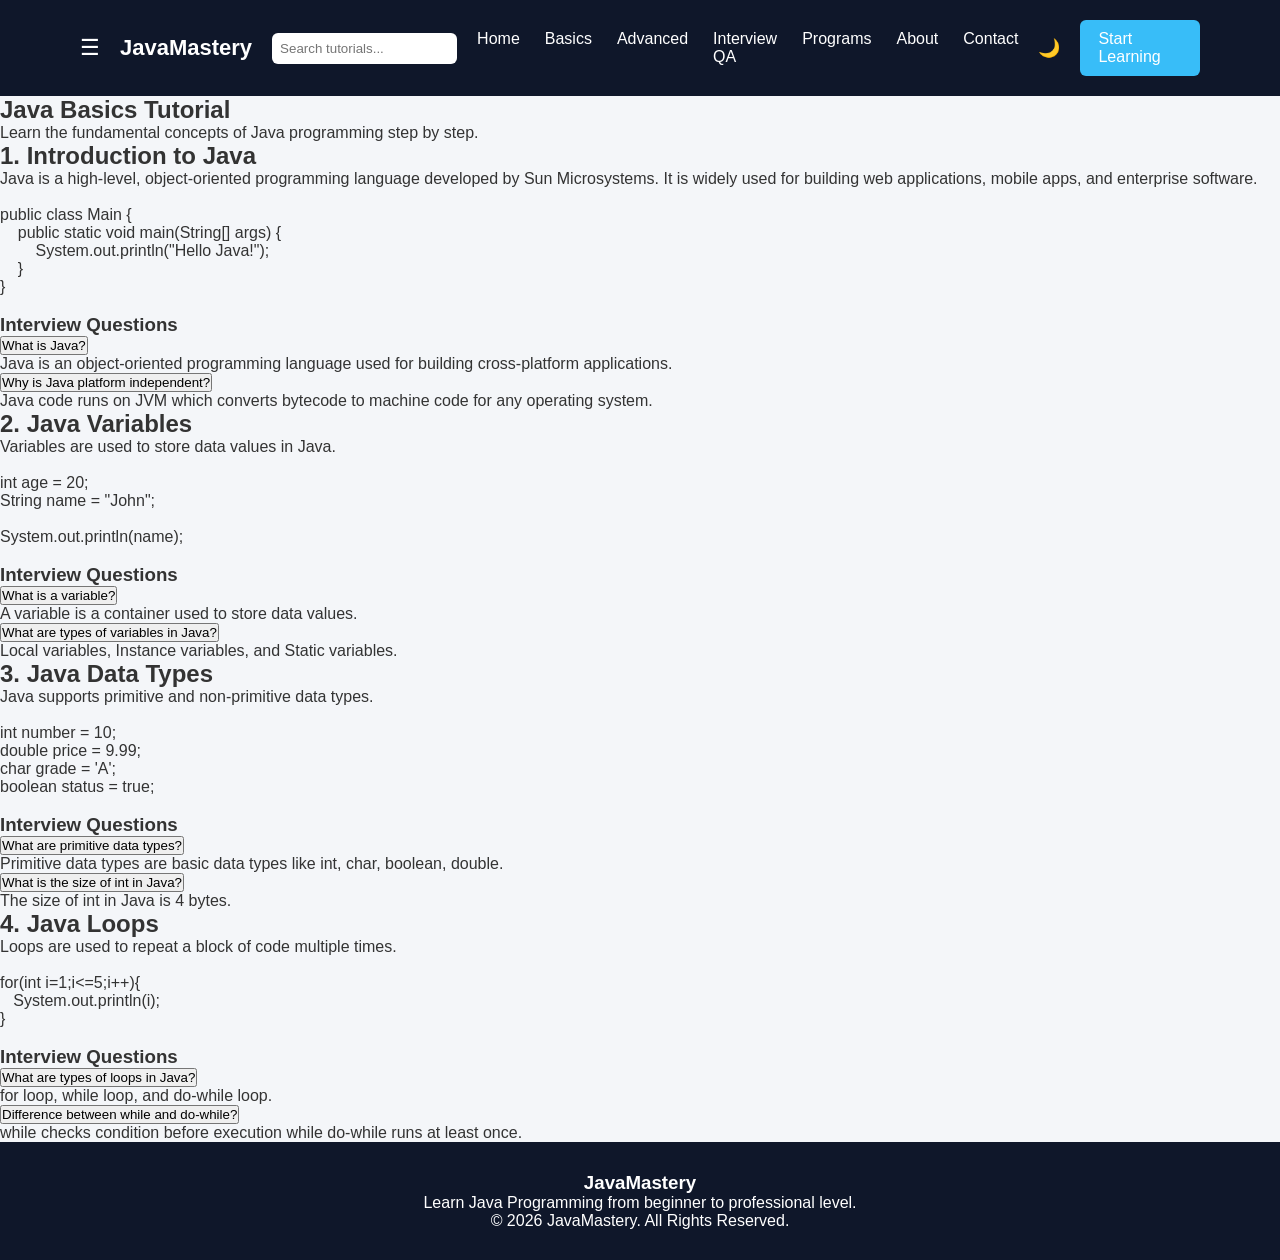
==== basic.html @ dc572c4e "website main layout done basic html page also done need to updates too for now just outlay has creat" ====
<!DOCTYPE html>
<html lang="en">

<head>

<meta charset="UTF-8">
<meta name="viewport" content="width=device-width, initial-scale=1.0">

<title>Java Basics | JavaMastery</title>

<link rel="stylesheet" href="style.css">

</head>

<body>


<!-- NAVBAR (same as main page) -->

<header>
<nav class="navbar">

<div class="menu-icon" onclick="toggleSidebar()">☰</div>

<div class="logo">JavaMastery</div>

<input type="text" placeholder="Search tutorials..." class="search-bar">

<ul class="nav-links">
<li><a href="index.html">Home</a></li>
<li><a href="#">Basics</a></li>
<li><a href="#">Advanced</a></li>
<li><a href="#">Interview QA</a></li>
<li><a href="#">Programs</a></li>
<li><a href="#">About</a></li>
<li><a href="#">Contact</a></li>
</ul>

<button id="darkToggle">🌙</button>

<a class="btn" href="#">Start Learning</a>

</nav>
</header>


<!-- PAGE TITLE -->

<section class="page-title">

<h1>Java Basics Tutorial</h1>

<p>Learn the fundamental concepts of Java programming step by step.</p>

</section>


<!-- SECTION 1 -->

<section class="tutorial-section">

<h2>1. Introduction to Java</h2>

<p>
Java is a high-level, object-oriented programming language developed by Sun Microsystems.
It is widely used for building web applications, mobile apps, and enterprise software.
</p>

<pre>
<code>
public class Main {
    public static void main(String[] args) {
        System.out.println("Hello Java!");
    }
}
</code>
</pre>

<!-- FAQ -->

<div class="faq">

<h3>Interview Questions</h3>

<div class="faq-item">
<button class="faq-question">What is Java?</button>
<div class="faq-answer">
Java is an object-oriented programming language used for building cross-platform applications.
</div>
</div>

<div class="faq-item">
<button class="faq-question">Why is Java platform independent?</button>
<div class="faq-answer">
Java code runs on JVM which converts bytecode to machine code for any operating system.
</div>
</div>

</div>

</section>



<!-- SECTION 2 -->

<section class="tutorial-section">

<h2>2. Java Variables</h2>

<p>
Variables are used to store data values in Java.
</p>

<pre>
<code>
int age = 20;
String name = "John";

System.out.println(name);
</code>
</pre>

<div class="faq">

<h3>Interview Questions</h3>

<div class="faq-item">
<button class="faq-question">What is a variable?</button>
<div class="faq-answer">
A variable is a container used to store data values.
</div>
</div>

<div class="faq-item">
<button class="faq-question">What are types of variables in Java?</button>
<div class="faq-answer">
Local variables, Instance variables, and Static variables.
</div>
</div>

</div>

</section>



<!-- SECTION 3 -->

<section class="tutorial-section">

<h2>3. Java Data Types</h2>

<p>
Java supports primitive and non-primitive data types.
</p>

<pre>
<code>
int number = 10;
double price = 9.99;
char grade = 'A';
boolean status = true;
</code>
</pre>

<div class="faq">

<h3>Interview Questions</h3>

<div class="faq-item">
<button class="faq-question">What are primitive data types?</button>
<div class="faq-answer">
Primitive data types are basic data types like int, char, boolean, double.
</div>
</div>

<div class="faq-item">
<button class="faq-question">What is the size of int in Java?</button>
<div class="faq-answer">
The size of int in Java is 4 bytes.
</div>
</div>

</div>

</section>



<!-- SECTION 4 -->

<section class="tutorial-section">

<h2>4. Java Loops</h2>

<p>
Loops are used to repeat a block of code multiple times.
</p>

<pre>
<code>
for(int i=1;i<=5;i++){
   System.out.println(i);
}
</code>
</pre>

<div class="faq">

<h3>Interview Questions</h3>

<div class="faq-item">
<button class="faq-question">What are types of loops in Java?</button>
<div class="faq-answer">
for loop, while loop, and do-while loop.
</div>
</div>

<div class="faq-item">
<button class="faq-question">Difference between while and do-while?</button>
<div class="faq-answer">
while checks condition before execution while do-while runs at least once.
</div>
</div>

</div>

</section>



<!-- FOOTER -->

<footer>

<div class="footer-content">

<h3>JavaMastery</h3>

<p>Learn Java Programming from beginner to professional level.</p>

<p>© 2026 JavaMastery. All Rights Reserved.</p>

</div>

</footer>


<script>

document.querySelectorAll(".faq-question").forEach(button => {

button.addEventListener("click", () => {

const answer = button.nextElementSibling;

answer.style.display =
answer.style.display === "block" ? "none" : "block";

});

});

</script>

</body>
</html>
---- style.css ----
*{
margin:0;
padding:0;
box-sizing:border-box;
font-family:'Poppins',sans-serif;
}

body{
background:#f4f6f9;
color:#333;
}

/* NAVBAR */

.navbar{
display:flex;
align-items:center;
gap:20px;
padding:20px 80px;
background:#0f172a;
color:white;
}

.logo{
font-size:22px;
font-weight:600;
}

.nav-links{
display:flex;
list-style:none;
gap:25px;
}

.nav-links a{
text-decoration:none;
color:white;
}

.nav-links a:hover{
color:#38bdf8;
}

.btn{
background:#38bdf8;
padding:10px 18px;
border-radius:6px;
text-decoration:none;
color:white;
}

.menu-icon{
font-size:22px;
cursor:pointer;
}

.search-bar{
padding:8px;
border-radius:6px;
border:none;
}

#darkToggle{
background:none;
border:none;
color:white;
font-size:18px;
cursor:pointer;
}


/* HERO */

.hero{
height:80vh;
display:flex;
align-items:center;
justify-content:center;
text-align:center;
background:linear-gradient(120deg,#1e293b,#0ea5e9);
color:white;
padding:20px;
}

.hero h1{
font-size:48px;
margin-bottom:20px;
}

.hero p{
font-size:18px;
max-width:600px;
margin:auto;
margin-bottom:30px;
}


/* COURSES */

.courses{
padding:80px 10%;
text-align:center;
}

.course-container{
display:grid;
grid-template-columns:repeat(auto-fit,minmax(250px,1fr));
gap:30px;
margin-top:40px;
}

.card{
background:white;
padding:30px;
border-radius:10px;
box-shadow:0 5px 15px rgba(0,0,0,0.1);
}


/* ABOUT */

.about{
padding:80px 15%;
text-align:center;
background:#e2e8f0;
}


/* FOOTER */

footer{
background:#0f172a;
color:white;
text-align:center;
padding:30px;
}


/* SIDEBAR */

.sidebar{
position:fixed;
top:0;
left:-260px;
width:260px;
height:100%;
background:#1e293b;
color:white;
padding:20px;
transition:0.3s;
z-index:1000;
}

.sidebar.active{
left:0;
}

.sidebar ul{
list-style:none;
}

.sidebar li{
margin:15px 0;
}

.sidebar a{
color:white;
text-decoration:none;
}

.sidebar-header{
display:flex;
justify-content:space-between;
margin-bottom:20px;
}

.close-btn{
cursor:pointer;
}


/* OVERLAY */

#overlay{
position:fixed;
top:0;
left:0;
width:100%;
height:100%;
background:rgba(0,0,0,0.4);
display:none;
z-index:900;
}

#overlay.active{
display:block;
}


/* DARK MODE */

.dark{
background:#0f172a;
color:white;
}

.dark .card{
background:#1e293b;
}

.dark .about{
background:#111;
}


/* RESPONSIVE */

@media(max-width:900px){

.nav-links{
display:none;
}

.search-bar{
width:120px;
}

.hero h1{
font-size:32px;
}

}
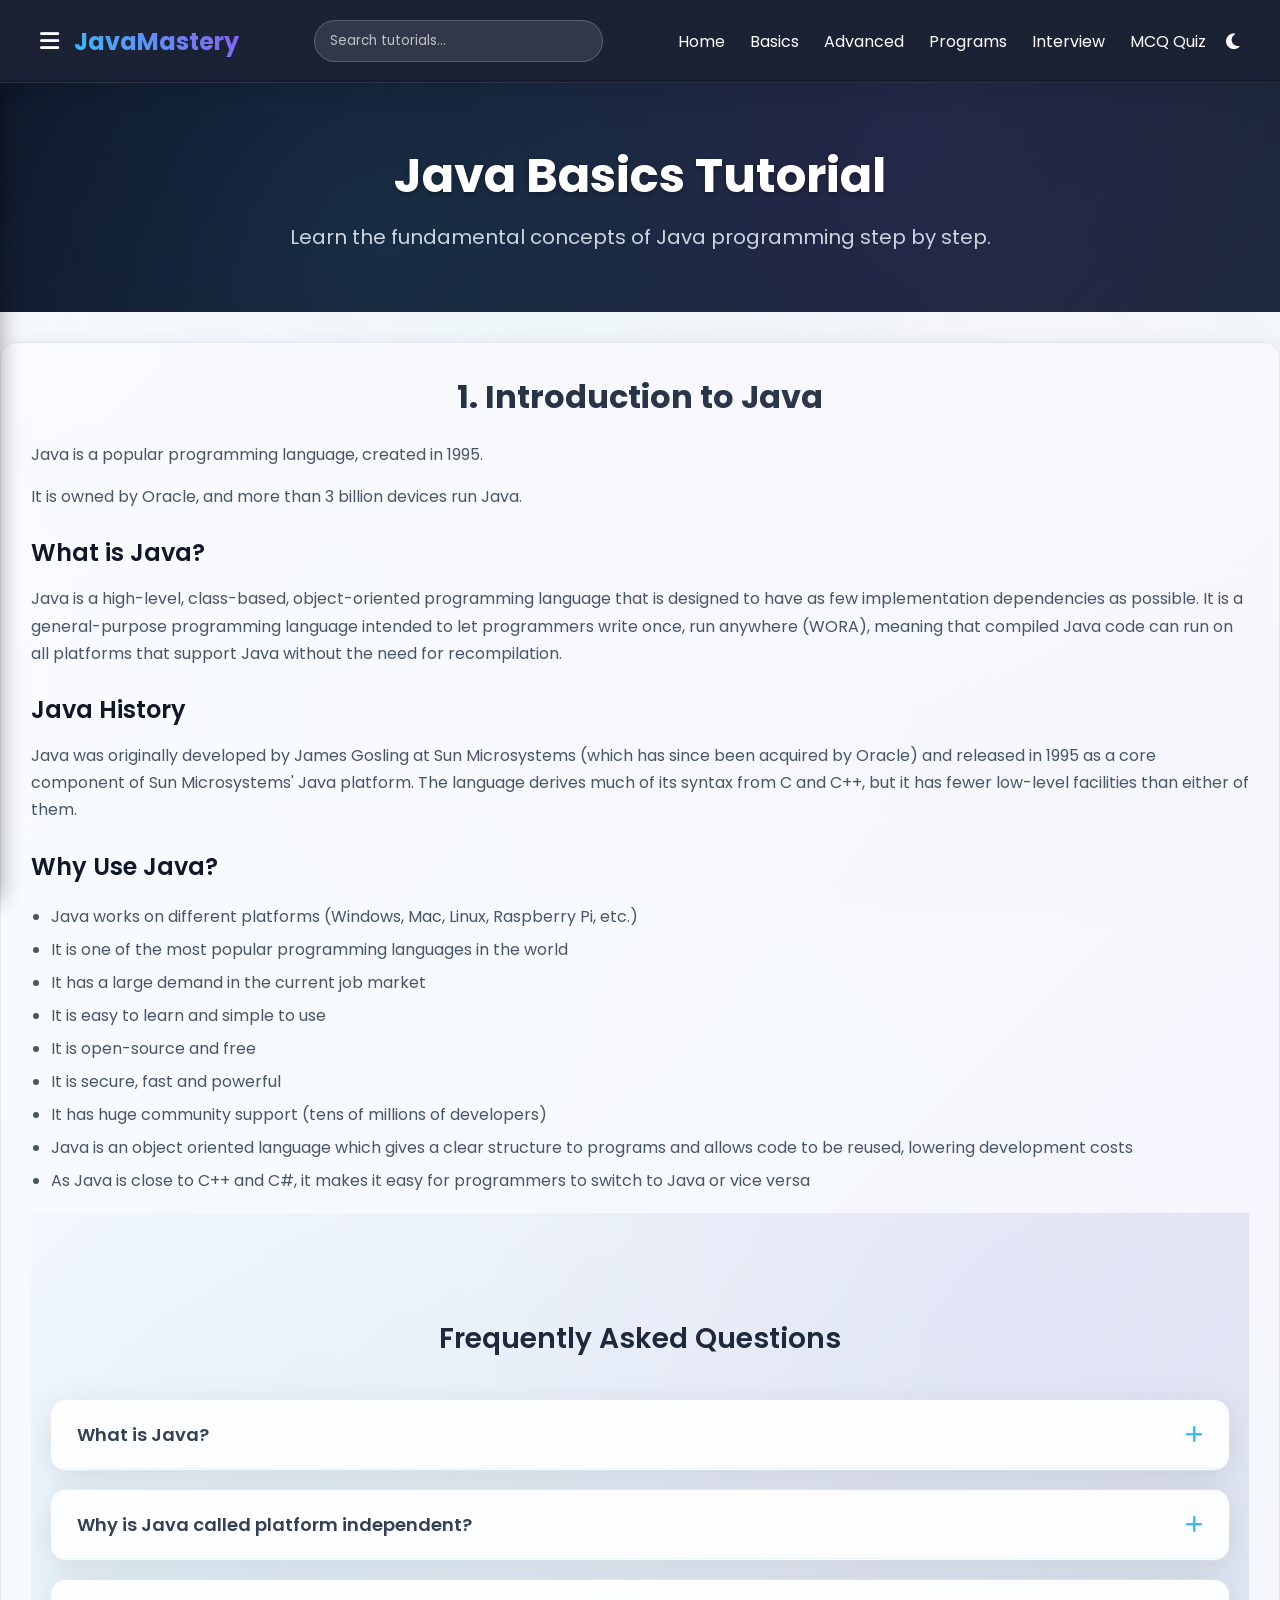
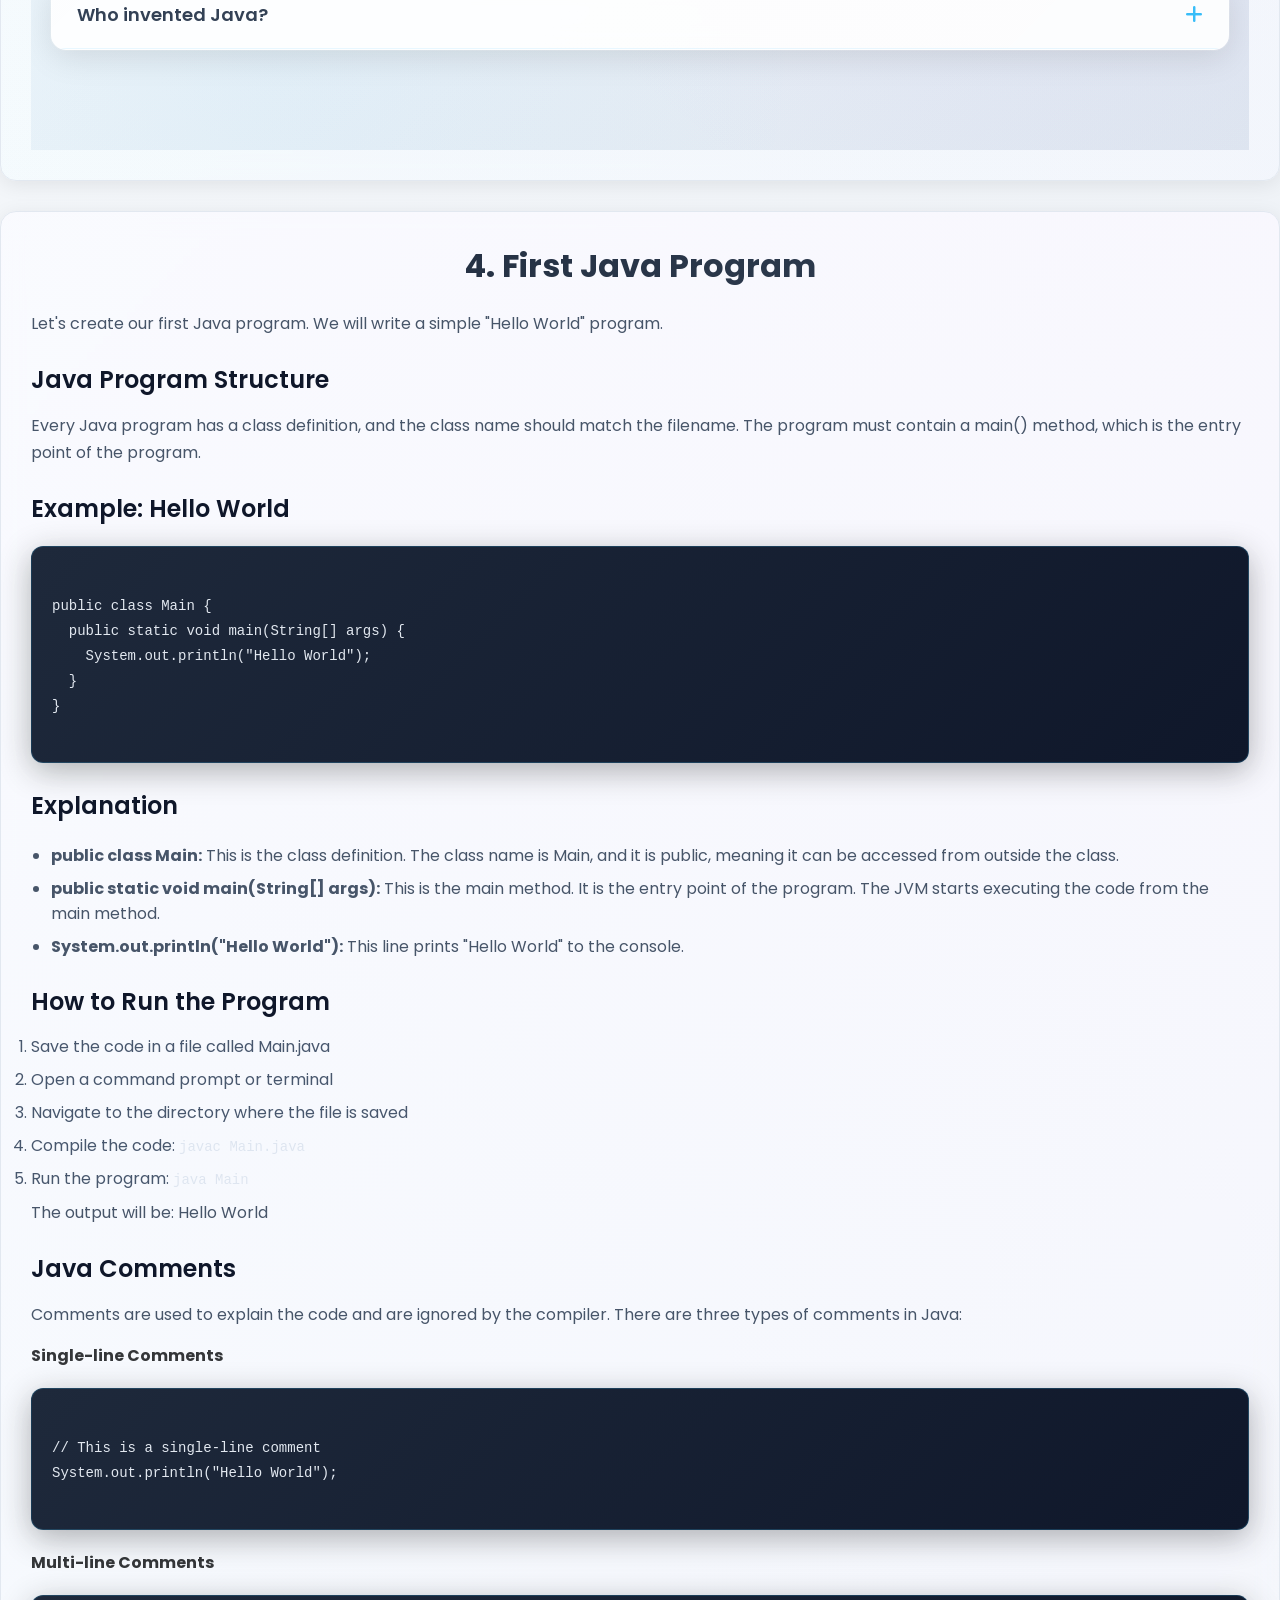
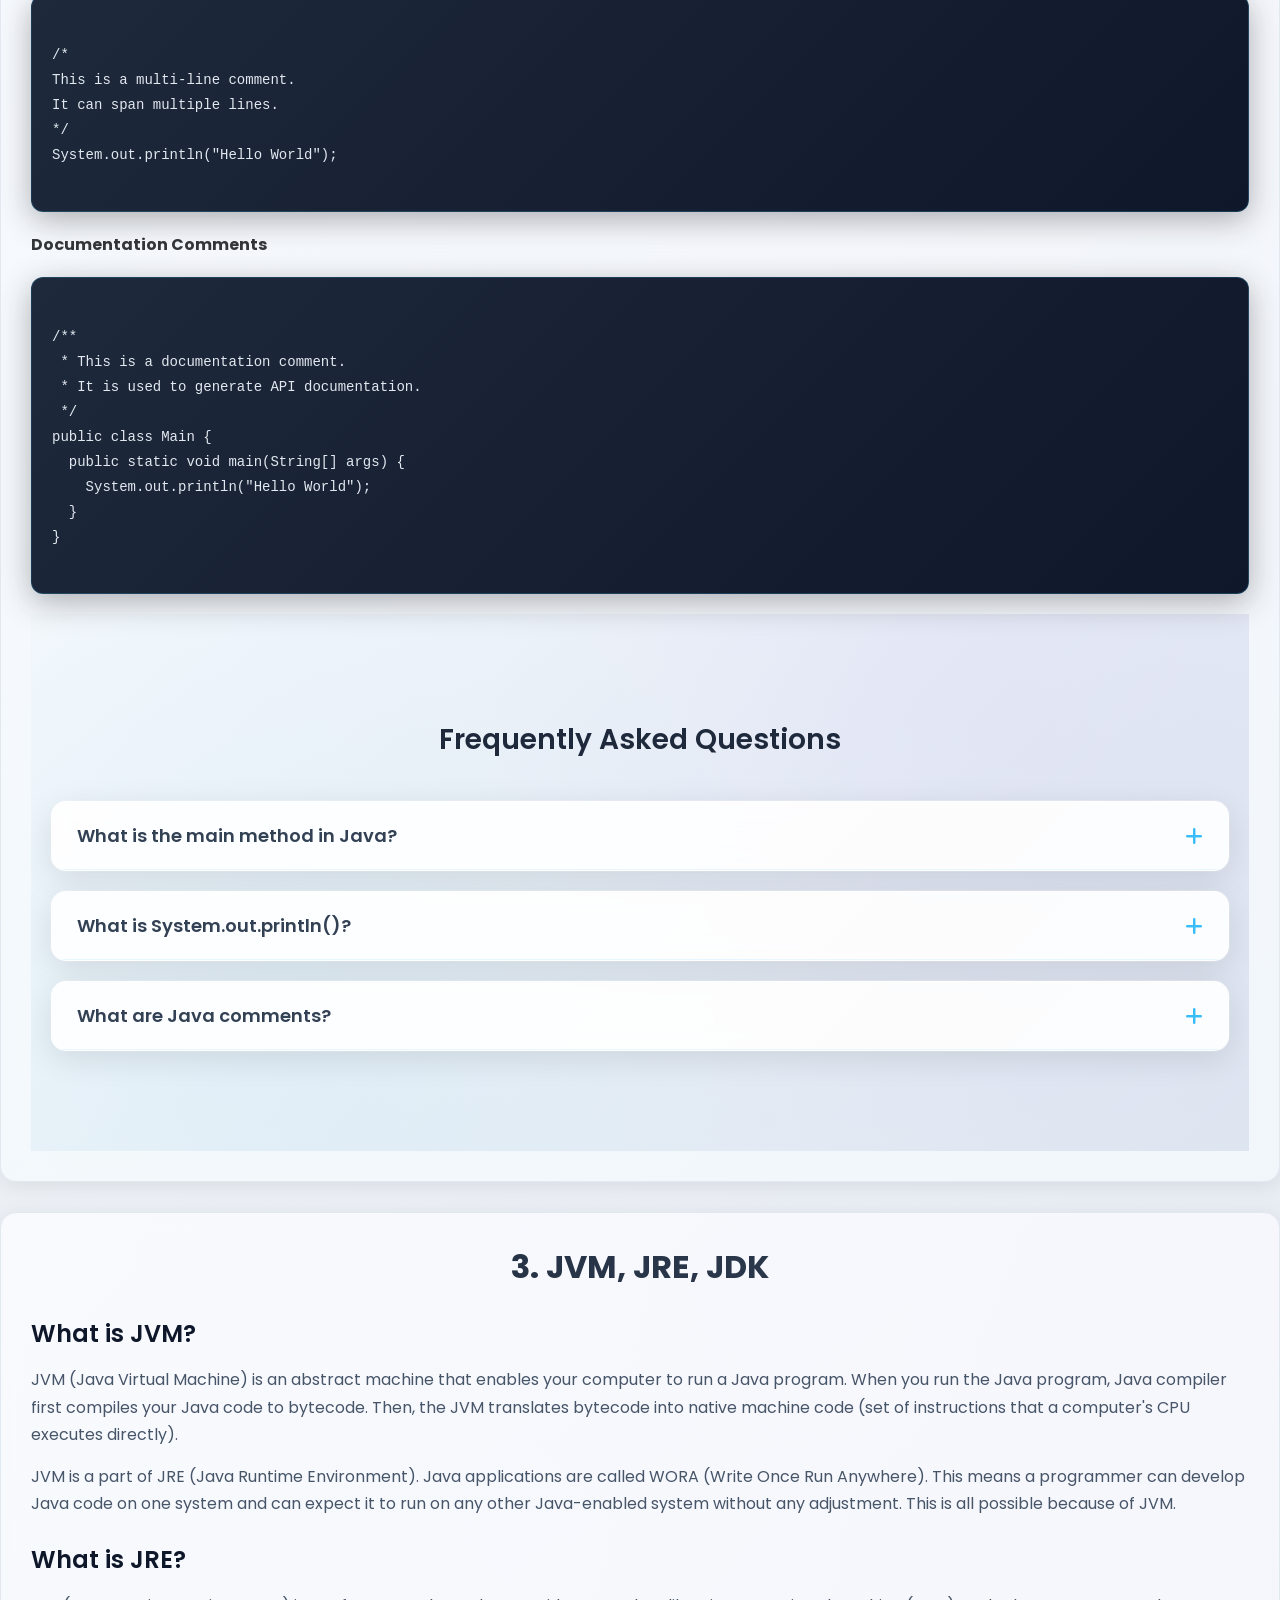
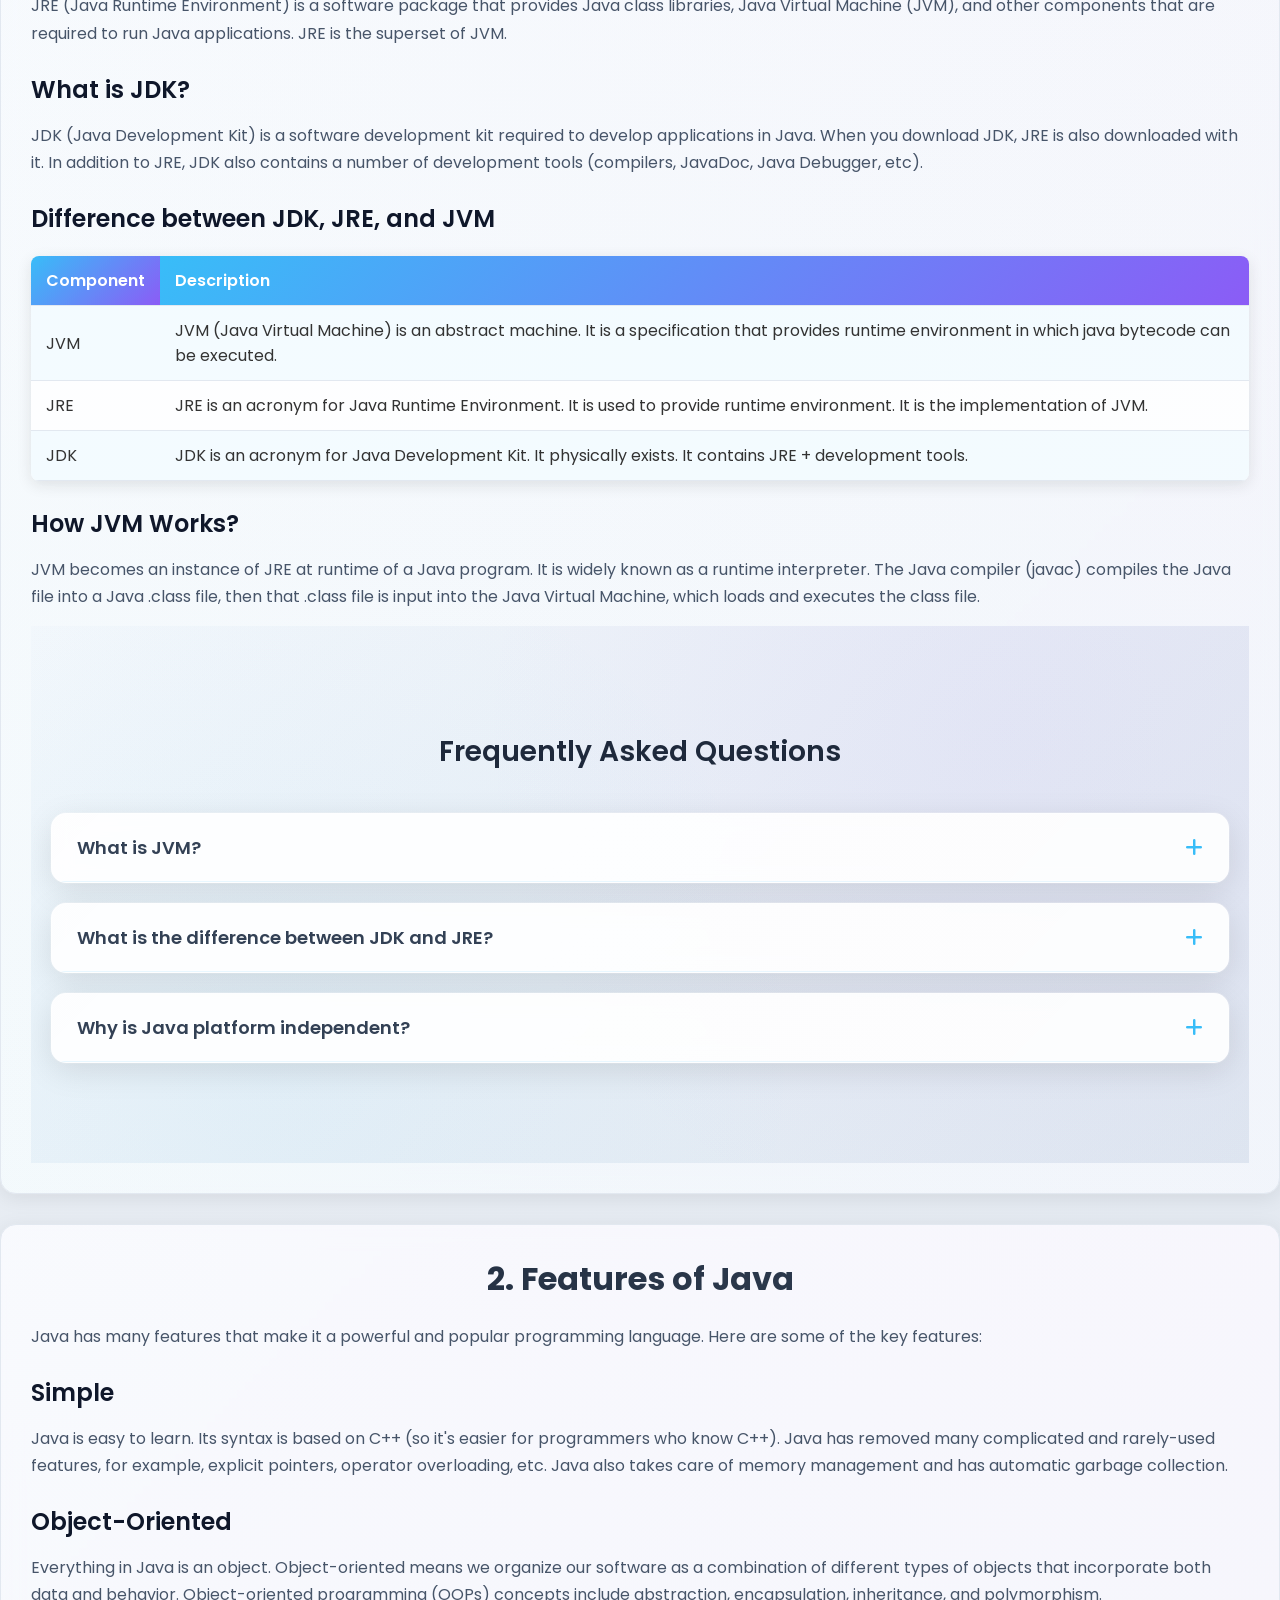
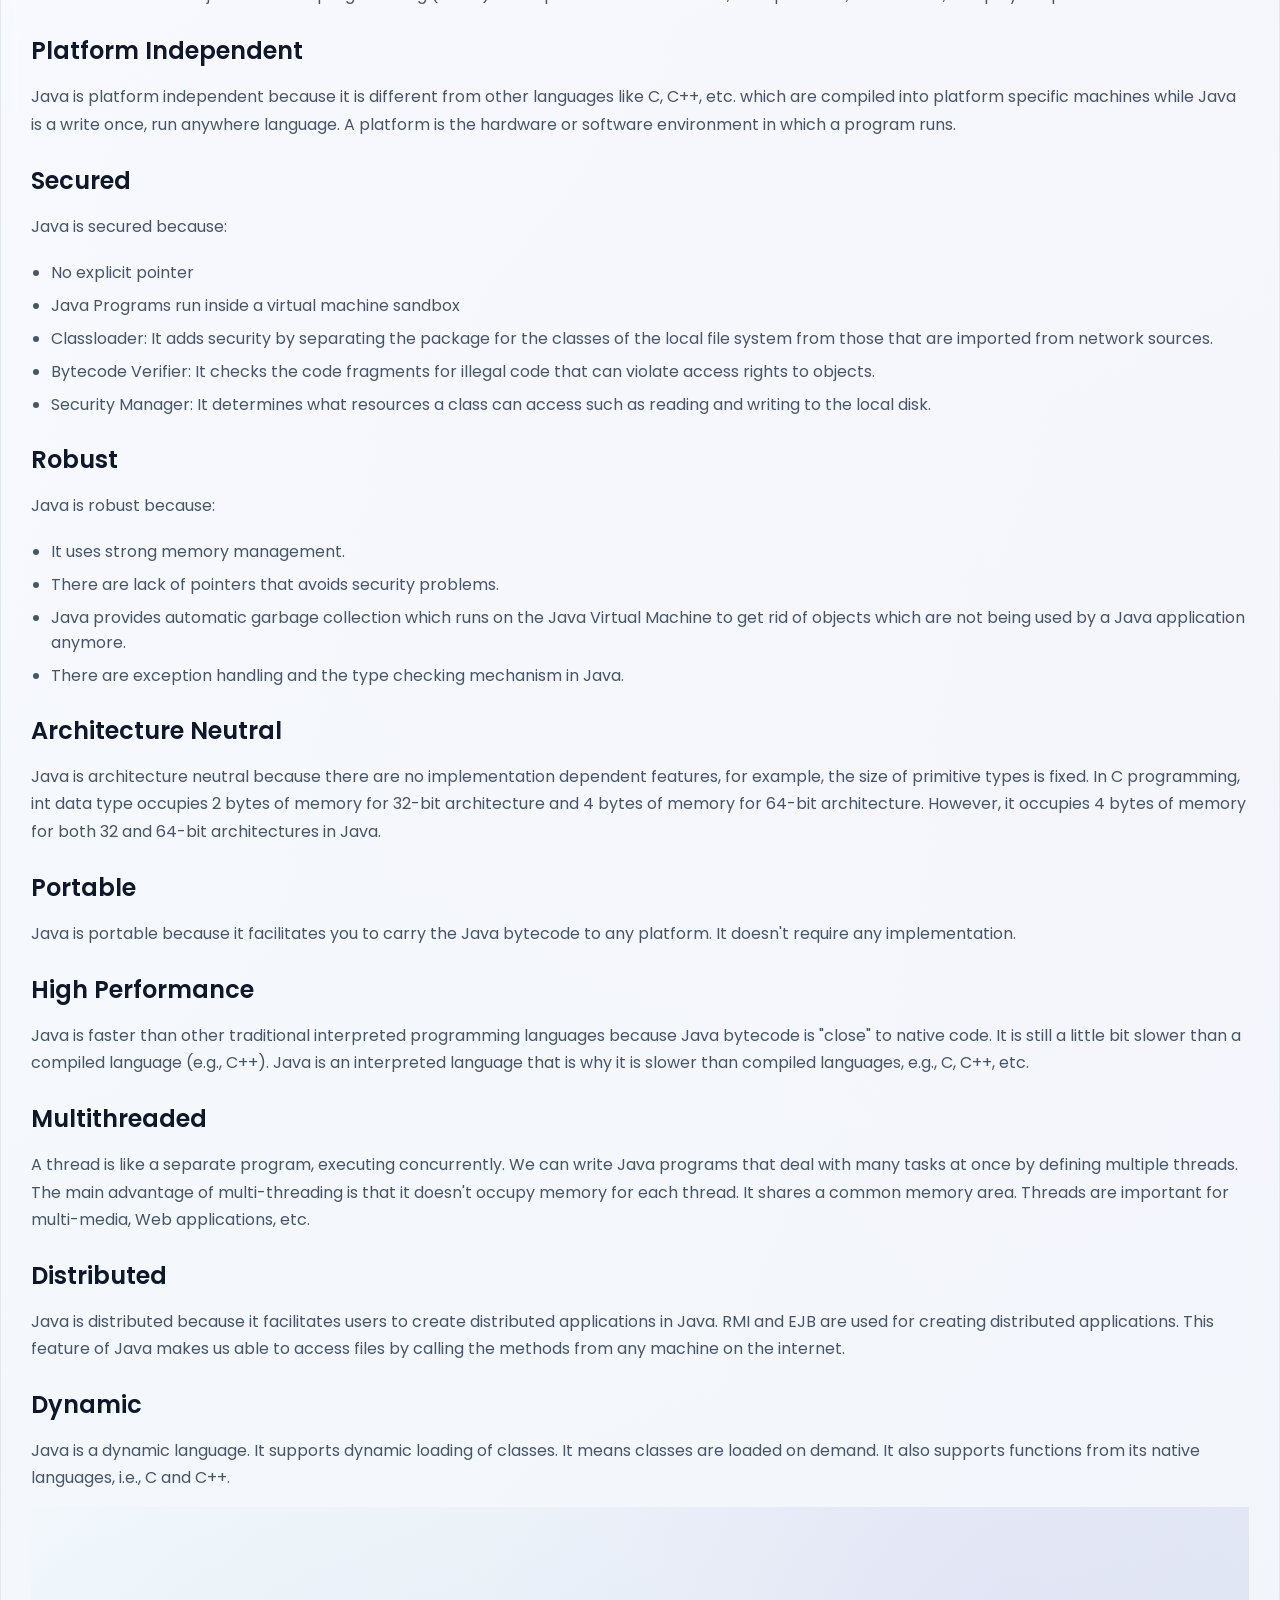
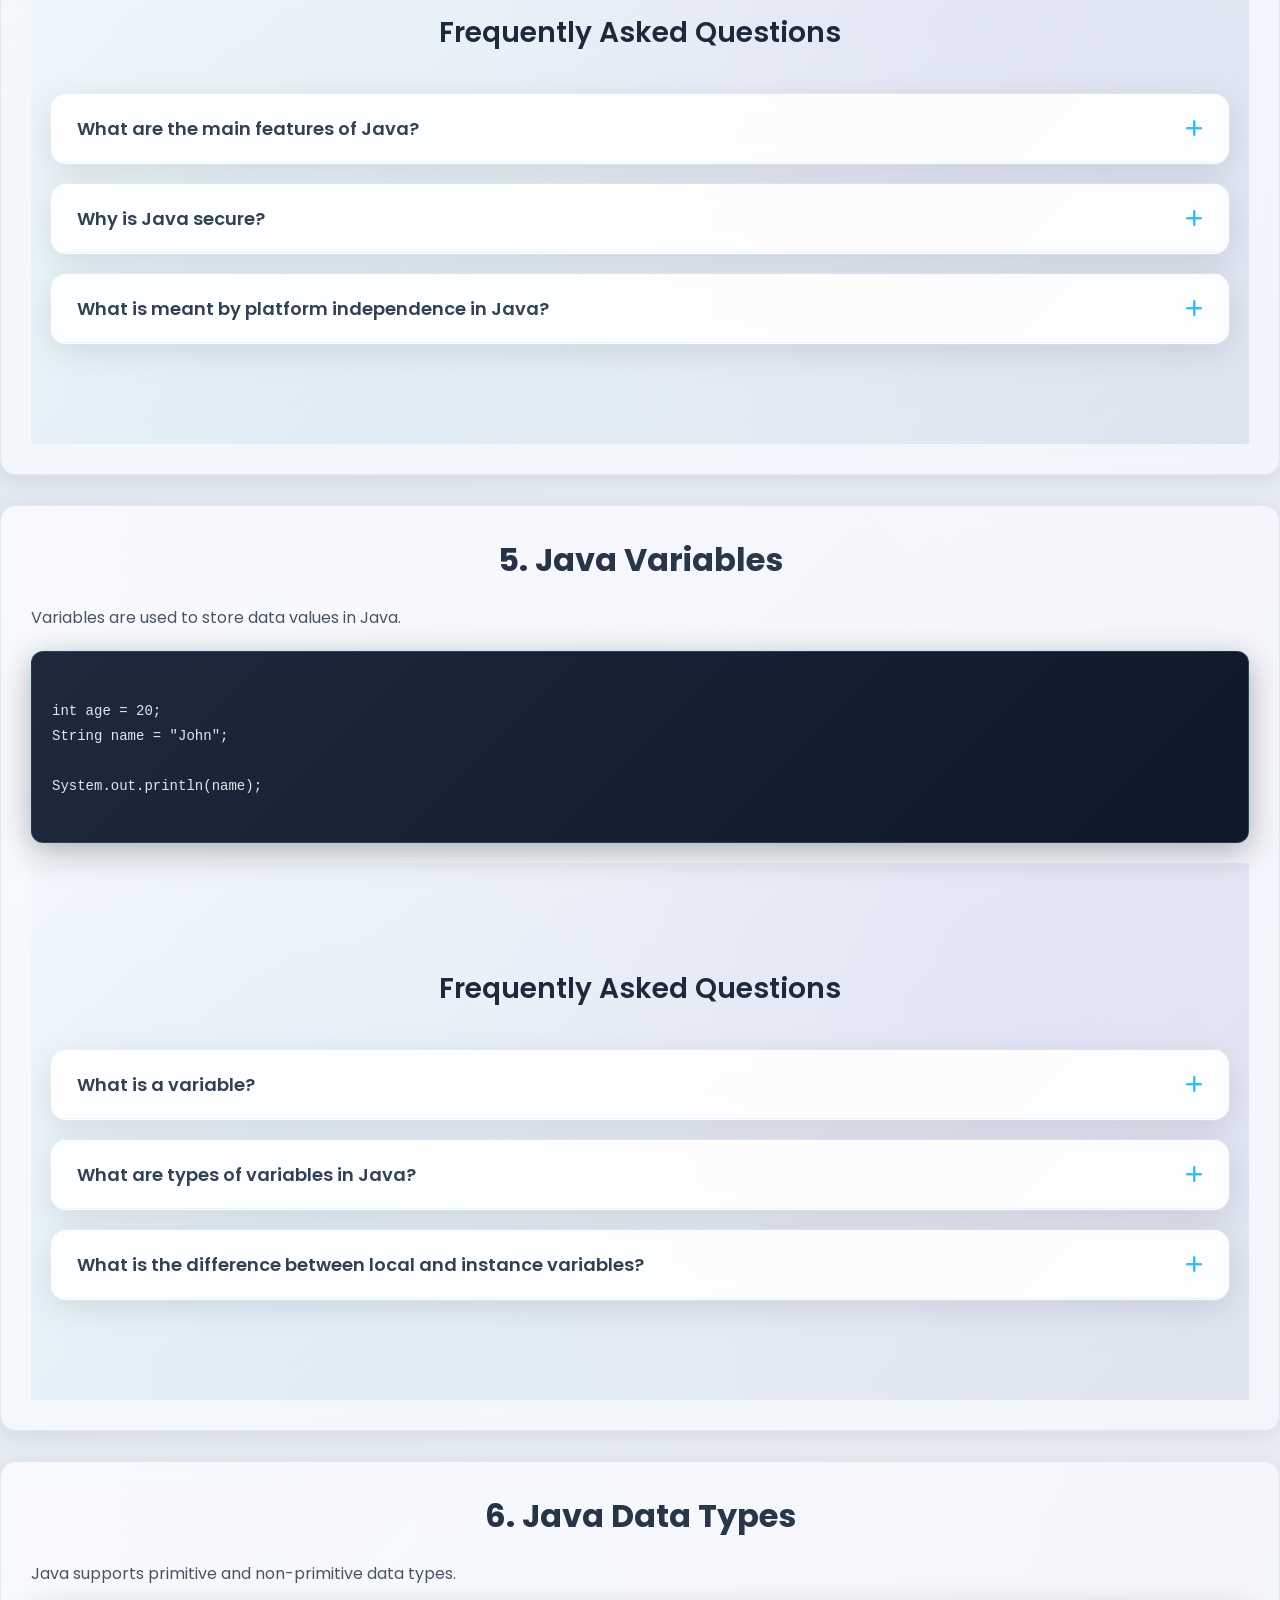
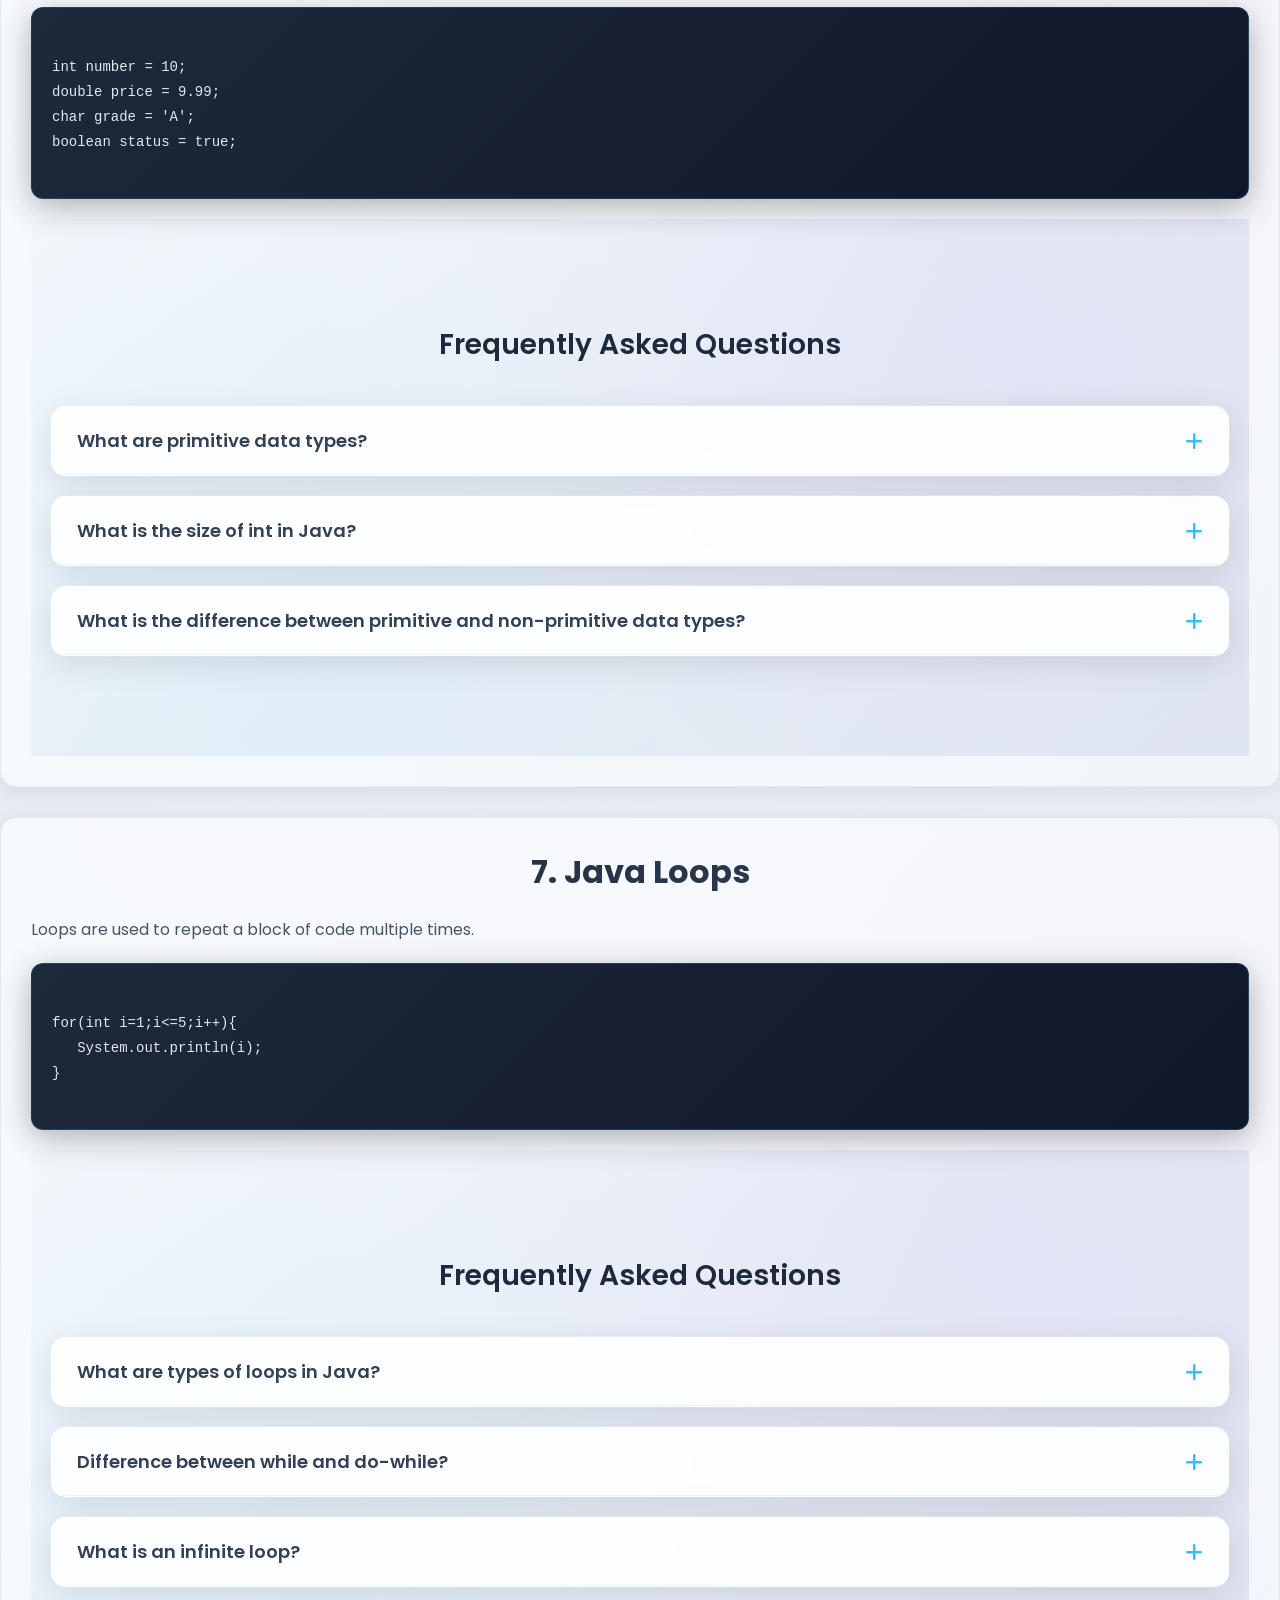
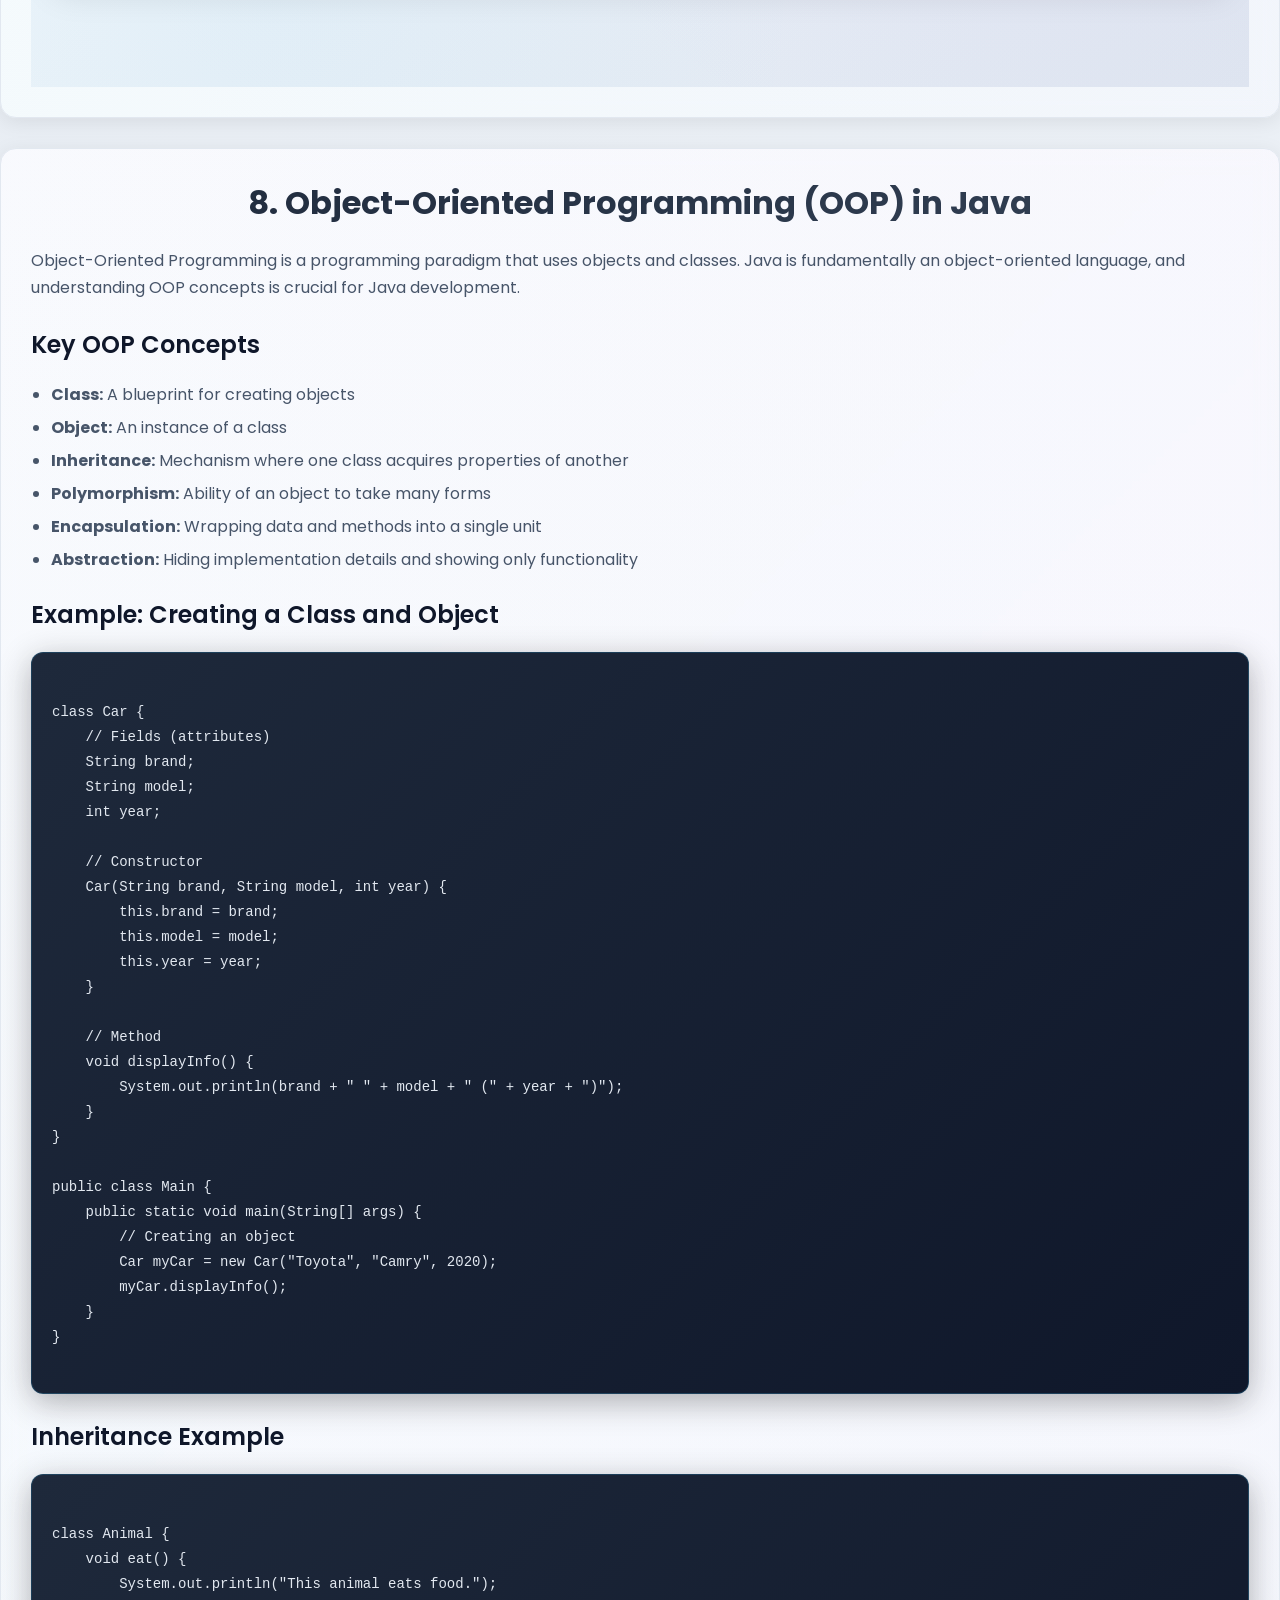
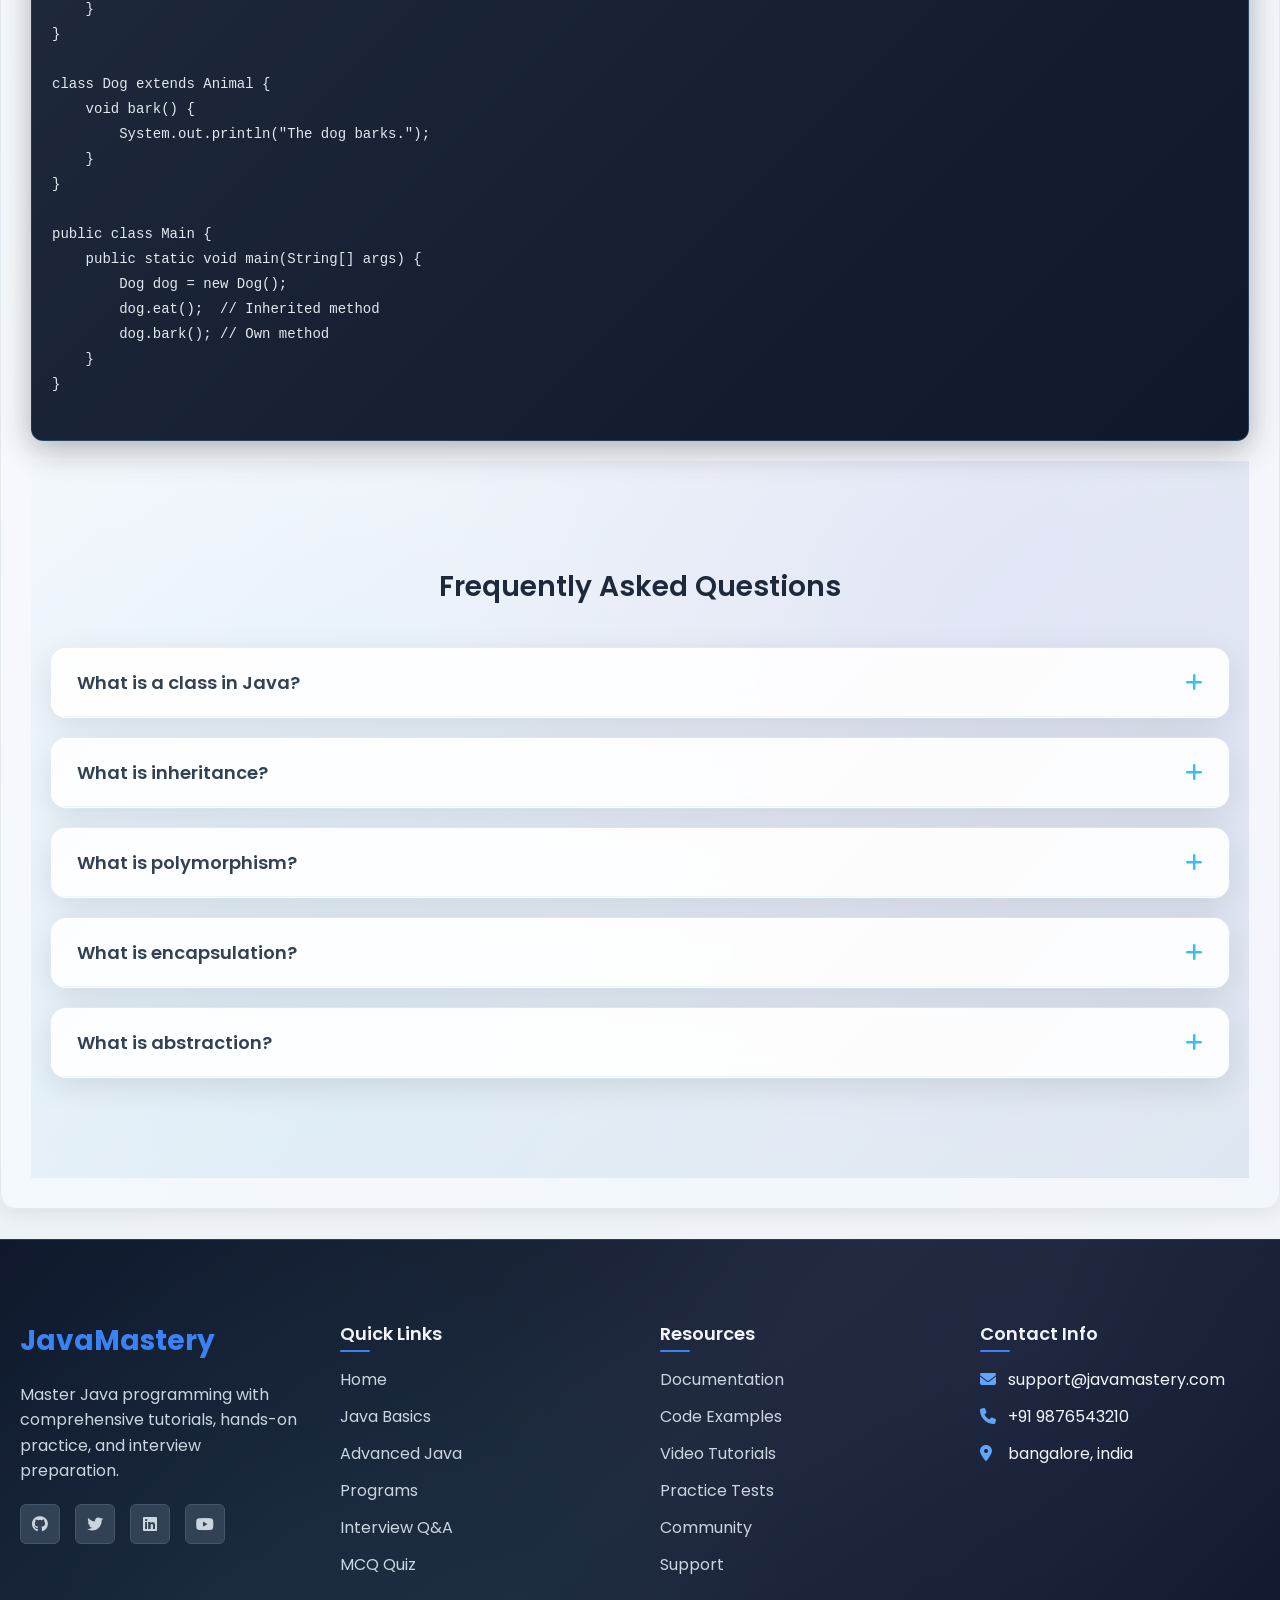
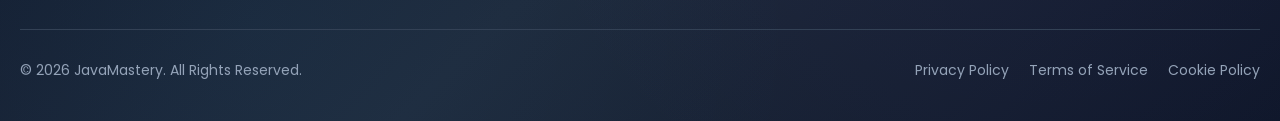
==== commit 78694223: "basic website as build been build n made more modern way nplus adding faq after each section realted" ====
--- a/basic.html
+++ b/basic.html
@@ -10,37 +10,76 @@
 
 <link rel="stylesheet" href="style.css">
 
+<link href="https://fonts.googleapis.com/css2?family=Poppins:wght@300;400;500;600;700&display=swap" rel="stylesheet">
+
+<link rel="stylesheet" href="https://cdnjs.cloudflare.com/ajax/libs/font-awesome/6.5.0/css/all.min.css">
+
 </head>
 
 <body>
 
+<!-- SIDEBAR -->
+
+<aside class="sidebar" id="sidebar">
+
+<div class="sidebar-header">
+<h3>Java Basics</h3>
+<span class="close-btn" onclick="closeSidebar()">✖</span>
+</div>
+
+<ul>
+<li><a href="#introduction">Introduction</a></li>
+<li><a href="#features">Features of Java</a></li>
+<li><a href="#jvm-jre-jdk">JVM, JRE, JDK</a></li>
+<li><a href="#first-program">First Java Program</a></li>
+<li><a href="#variables">Variables</a></li>
+<li><a href="#data-types">Data Types</a></li>
+<li><a href="#loops">Loops</a></li>
+<li><a href="#oops">OOPs</a></li>
+</ul>
+
+</aside>
+
+<div id="overlay" onclick="closeSidebar()"></div>
+
 
 <!-- NAVBAR (same as main page) -->
 
-<header>
-<nav class="navbar">
-
-<div class="menu-icon" onclick="toggleSidebar()">☰</div>
+<header class="header">
+
+<nav class="navbar container">
+
+<div class="nav-left">
+
+<div class="menu-icon" onclick="toggleSidebar()">
+<i class="fas fa-bars"></i>
+</div>
 
 <div class="logo">JavaMastery</div>
 
+</div>
+
+<div class="nav-center">
+
 <input type="text" placeholder="Search tutorials..." class="search-bar">
+
+</div>
 
 <ul class="nav-links">
 <li><a href="index.html">Home</a></li>
-<li><a href="#">Basics</a></li>
-<li><a href="#">Advanced</a></li>
-<li><a href="#">Interview QA</a></li>
-<li><a href="#">Programs</a></li>
-<li><a href="#">About</a></li>
-<li><a href="#">Contact</a></li>
-</ul>
-
-<button id="darkToggle">🌙</button>
-
-<a class="btn" href="#">Start Learning</a>
+<li><a href="basic.html">Basics</a></li>
+<li><a href="advanced.html">Advanced</a></li>
+<li><a href="programs.html">Programs</a></li>
+<li><a href="interview.html">Interview</a></li>
+<li><a href="mcq.html">MCQ Quiz</a></li>
+</ul>
+
+<button id="darkToggle">
+<i class="fas fa-moon"></i>
+</button>
 
 </nav>
+
 </header>
 
 
@@ -57,56 +96,350 @@
 
 <!-- SECTION 1 -->
 
-<section class="tutorial-section">
-
-<h2>1. Introduction to Java</h2>
-
-<p>
-Java is a high-level, object-oriented programming language developed by Sun Microsystems.
-It is widely used for building web applications, mobile apps, and enterprise software.
-</p>
-
+<section id="introduction" class="tutorial-section">
+
+<h2 style="text-align: center">1. Introduction to Java</h2>
+
+<p>
+Java is a popular programming language, created in 1995.
+</p>
+
+<p>
+It is owned by Oracle, and more than 3 billion devices run Java.
+</p>
+
+<h3>What is Java?</h3>
+<p>
+Java is a high-level, class-based, object-oriented programming language that is designed to have as few implementation dependencies as possible. It is a general-purpose programming language intended to let programmers write once, run anywhere (WORA), meaning that compiled Java code can run on all platforms that support Java without the need for recompilation.
+</p>
+
+<h3>Java History</h3>
+<p>
+Java was originally developed by James Gosling at Sun Microsystems (which has since been acquired by Oracle) and released in 1995 as a core component of Sun Microsystems' Java platform. The language derives much of its syntax from C and C++, but it has fewer low-level facilities than either of them.
+</p>
+
+<h3>Why Use Java?</h3>
+<ul>
+<li>Java works on different platforms (Windows, Mac, Linux, Raspberry Pi, etc.)</li>
+<li>It is one of the most popular programming languages in the world</li>
+<li>It has a large demand in the current job market</li>
+<li>It is easy to learn and simple to use</li>
+<li>It is open-source and free</li>
+<li>It is secure, fast and powerful</li>
+<li>It has huge community support (tens of millions of developers)</li>
+<li>Java is an object oriented language which gives a clear structure to programs and allows code to be reused, lowering development costs</li>
+<li>As Java is close to C++ and C#, it makes it easy for programmers to switch to Java or vice versa</li>
+</ul>
+
+<!-- FAQ -->
+<div class="faq">
+<h3 style="text-align: center">Frequently Asked Questions</h3>
+<div class="faq-item">
+<button class="faq-question">What is Java? <i class="fas fa-plus"></i></button>
+<div class="faq-answer">
+Java is a high-level, object-oriented programming language developed by Sun Microsystems (now Oracle). It is platform-independent and widely used for building applications.
+</div>
+</div>
+<div class="faq-item">
+<button class="faq-question">Why is Java called platform independent? <i class="fas fa-plus"></i></button>
+<div class="faq-answer">
+Java is platform independent because the Java code is compiled into bytecode, which can run on any machine with JVM installed, regardless of the operating system.
+</div>
+</div>
+<div class="faq-item">
+<button class="faq-question">Who invented Java? <i class="fas fa-plus"></i></button>
+<div class="faq-answer">
+Java was invented by James Gosling and his team at Sun Microsystems in 1995.
+</div>
+</div>
+</div>
+
+</section>
+
+
+
+<!-- SECTION 4 -->
+
+<section id="jvm-jre-jdk" class="tutorial-section">
+
+<h2 style="text-align: center">4. First Java Program</h2>
+
+<p>
+Let's create our first Java program. We will write a simple "Hello World" program.
+</p>
+
+<h3>Java Program Structure</h3>
+<p>
+Every Java program has a class definition, and the class name should match the filename. The program must contain a main() method, which is the entry point of the program.
+</p>
+
+<h3>Example: Hello World</h3>
 <pre>
 <code>
 public class Main {
-    public static void main(String[] args) {
-        System.out.println("Hello Java!");
-    }
+  public static void main(String[] args) {
+    System.out.println("Hello World");
+  }
 }
 </code>
 </pre>
 
+<h3>Explanation</h3>
+<ul>
+<li><strong>public class Main:</strong> This is the class definition. The class name is Main, and it is public, meaning it can be accessed from outside the class.</li>
+<li><strong>public static void main(String[] args):</strong> This is the main method. It is the entry point of the program. The JVM starts executing the code from the main method.</li>
+<li><strong>System.out.println("Hello World"):</strong> This line prints "Hello World" to the console.</li>
+</ul>
+
+<h3>How to Run the Program</h3>
+<ol>
+<li>Save the code in a file called Main.java</li>
+<li>Open a command prompt or terminal</li>
+<li>Navigate to the directory where the file is saved</li>
+<li>Compile the code: <code>javac Main.java</code></li>
+<li>Run the program: <code>java Main</code></li>
+</ol>
+
+<p>
+The output will be: Hello World
+</p>
+
+<h3>Java Comments</h3>
+<p>
+Comments are used to explain the code and are ignored by the compiler. There are three types of comments in Java:
+</p>
+
+<h4>Single-line Comments</h4>
+<pre>
+<code>
+// This is a single-line comment
+System.out.println("Hello World");
+</code>
+</pre>
+
+<h4>Multi-line Comments</h4>
+<pre>
+<code>
+/*
+This is a multi-line comment.
+It can span multiple lines.
+*/
+System.out.println("Hello World");
+</code>
+</pre>
+
+<h4>Documentation Comments</h4>
+<pre>
+<code>
+/**
+ * This is a documentation comment.
+ * It is used to generate API documentation.
+ */
+public class Main {
+  public static void main(String[] args) {
+    System.out.println("Hello World");
+  }
+}
+</code>
+</pre>
+
 <!-- FAQ -->
-
 <div class="faq">
-
-<h3>Interview Questions</h3>
-
-<div class="faq-item">
-<button class="faq-question">What is Java?</button>
-<div class="faq-answer">
-Java is an object-oriented programming language used for building cross-platform applications.
-</div>
-</div>
-
-<div class="faq-item">
-<button class="faq-question">Why is Java platform independent?</button>
-<div class="faq-answer">
-Java code runs on JVM which converts bytecode to machine code for any operating system.
-</div>
-</div>
-
+<h3 style="text-align: center">Frequently Asked Questions</h3>
+<div class="faq-item">
+<button class="faq-question">What is the main method in Java? <i class="fas fa-plus"></i></button>
+<div class="faq-answer">
+The main method is the entry point of a Java program. It is where the program starts executing.
+</div>
+</div>
+<div class="faq-item">
+<button class="faq-question">What is System.out.println()? <i class="fas fa-plus"></i></button>
+<div class="faq-answer">
+System.out.println() is used to print output to the console. 'System' is a class, 'out' is a static member of System class, and 'println' is a method of PrintStream class.
+</div>
+</div>
+<div class="faq-item">
+<button class="faq-question">What are Java comments? <i class="fas fa-plus"></i></button>
+<div class="faq-answer">
+Comments are used to explain code and are ignored by the compiler. Java supports single-line (//), multi-line (/* */), and documentation (/** */) comments.
+</div>
+</div>
 </div>
 
 </section>
 
-
-
-<!-- SECTION 2 -->
-
-<section class="tutorial-section">
-
-<h2>2. Java Variables</h2>
+<section id="jvm-jre-jdk" class="tutorial-section">
+
+<h2 style="text-align: center">3. JVM, JRE, JDK</h2>
+
+<h3>What is JVM?</h3>
+<p>
+JVM (Java Virtual Machine) is an abstract machine that enables your computer to run a Java program. When you run the Java program, Java compiler first compiles your Java code to bytecode. Then, the JVM translates bytecode into native machine code (set of instructions that a computer's CPU executes directly).
+</p>
+
+<p>
+JVM is a part of JRE (Java Runtime Environment). Java applications are called WORA (Write Once Run Anywhere). This means a programmer can develop Java code on one system and can expect it to run on any other Java-enabled system without any adjustment. This is all possible because of JVM.
+</p>
+
+<h3>What is JRE?</h3>
+<p>
+JRE (Java Runtime Environment) is a software package that provides Java class libraries, Java Virtual Machine (JVM), and other components that are required to run Java applications. JRE is the superset of JVM.
+</p>
+
+<h3>What is JDK?</h3>
+<p>
+JDK (Java Development Kit) is a software development kit required to develop applications in Java. When you download JDK, JRE is also downloaded with it. In addition to JRE, JDK also contains a number of development tools (compilers, JavaDoc, Java Debugger, etc).
+</p>
+
+<h3>Difference between JDK, JRE, and JVM</h3>
+
+<table>
+<tr>
+<th>Component</th>
+<th>Description</th>
+</tr>
+<tr>
+<td>JVM</td>
+<td>JVM (Java Virtual Machine) is an abstract machine. It is a specification that provides runtime environment in which java bytecode can be executed.</td>
+</tr>
+<tr>
+<td>JRE</td>
+<td>JRE is an acronym for Java Runtime Environment. It is used to provide runtime environment. It is the implementation of JVM.</td>
+</tr>
+<tr>
+<td>JDK</td>
+<td>JDK is an acronym for Java Development Kit. It physically exists. It contains JRE + development tools.</td>
+</tr>
+</table>
+
+<h3>How JVM Works?</h3>
+<p>
+JVM becomes an instance of JRE at runtime of a Java program. It is widely known as a runtime interpreter. The Java compiler (javac) compiles the Java file into a Java .class file, then that .class file is input into the Java Virtual Machine, which loads and executes the class file.
+</p>
+
+<!-- FAQ -->
+<div class="faq">
+<h3 style="text-align: center">Frequently Asked Questions</h3>
+<div class="faq-item">
+<button class="faq-question">What is JVM? <i class="fas fa-plus"></i></button>
+<div class="faq-answer">
+JVM (Java Virtual Machine) is an abstract machine that enables your computer to run a Java program. It translates bytecode into native machine code.
+</div>
+</div>
+<div class="faq-item">
+<button class="faq-question">What is the difference between JDK and JRE? <i class="fas fa-plus"></i></button>
+<div class="faq-answer">
+JDK (Java Development Kit) includes tools for developing Java applications, while JRE (Java Runtime Environment) is used to run Java applications. JDK contains JRE plus development tools.
+</div>
+</div>
+<div class="faq-item">
+<button class="faq-question">Why is Java platform independent? <i class="fas fa-plus"></i></button>
+<div class="faq-answer">
+Java is platform independent because JVM converts bytecode to machine code for any operating system.
+</div>
+</div>
+</div>
+
+</section>
+
+<section id="features" class="tutorial-section">
+
+<h2 style="text-align: center">2. Features of Java</h2>
+
+<p>
+Java has many features that make it a powerful and popular programming language. Here are some of the key features:
+</p>
+
+<h3>Simple</h3>
+<p>
+Java is easy to learn. Its syntax is based on C++ (so it's easier for programmers who know C++). Java has removed many complicated and rarely-used features, for example, explicit pointers, operator overloading, etc. Java also takes care of memory management and has automatic garbage collection.
+</p>
+
+<h3>Object-Oriented</h3>
+<p>
+Everything in Java is an object. Object-oriented means we organize our software as a combination of different types of objects that incorporate both data and behavior. Object-oriented programming (OOPs) concepts include abstraction, encapsulation, inheritance, and polymorphism.
+</p>
+
+<h3>Platform Independent</h3>
+<p>
+Java is platform independent because it is different from other languages like C, C++, etc. which are compiled into platform specific machines while Java is a write once, run anywhere language. A platform is the hardware or software environment in which a program runs.
+</p>
+
+<h3>Secured</h3>
+<p>
+Java is secured because:
+</p>
+<ul>
+<li>No explicit pointer</li>
+<li>Java Programs run inside a virtual machine sandbox</li>
+<li>Classloader: It adds security by separating the package for the classes of the local file system from those that are imported from network sources.</li>
+<li>Bytecode Verifier: It checks the code fragments for illegal code that can violate access rights to objects.</li>
+<li>Security Manager: It determines what resources a class can access such as reading and writing to the local disk.</li>
+</ul>
+
+<h3>Robust</h3>
+<p>
+Java is robust because:
+</p>
+<ul>
+<li>It uses strong memory management.</li>
+<li>There are lack of pointers that avoids security problems.</li>
+<li>Java provides automatic garbage collection which runs on the Java Virtual Machine to get rid of objects which are not being used by a Java application anymore.</li>
+<li>There are exception handling and the type checking mechanism in Java.</li>
+</ul>
+
+<h3>Architecture Neutral</h3>
+<p>
+Java is architecture neutral because there are no implementation dependent features, for example, the size of primitive types is fixed. In C programming, int data type occupies 2 bytes of memory for 32-bit architecture and 4 bytes of memory for 64-bit architecture. However, it occupies 4 bytes of memory for both 32 and 64-bit architectures in Java.
+
+<h3>Portable</h3>
+<p>
+Java is portable because it facilitates you to carry the Java bytecode to any platform. It doesn't require any implementation.
+
+<h3>High Performance</h3>
+<p>
+Java is faster than other traditional interpreted programming languages because Java bytecode is "close" to native code. It is still a little bit slower than a compiled language (e.g., C++). Java is an interpreted language that is why it is slower than compiled languages, e.g., C, C++, etc.
+
+<h3>Multithreaded</h3>
+<p>
+A thread is like a separate program, executing concurrently. We can write Java programs that deal with many tasks at once by defining multiple threads. The main advantage of multi-threading is that it doesn't occupy memory for each thread. It shares a common memory area. Threads are important for multi-media, Web applications, etc.
+
+<h3>Distributed</h3>
+<p>
+Java is distributed because it facilitates users to create distributed applications in Java. RMI and EJB are used for creating distributed applications. This feature of Java makes us able to access files by calling the methods from any machine on the internet.
+
+<h3>Dynamic</h3>
+<p>
+Java is a dynamic language. It supports dynamic loading of classes. It means classes are loaded on demand. It also supports functions from its native languages, i.e., C and C++.
+
+<!-- FAQ -->
+<div class="faq">
+<h3 style="text-align: center">Frequently Asked Questions</h3>
+<div class="faq-item">
+<button class="faq-question">What are the main features of Java? <i class="fas fa-plus"></i></button>
+<div class="faq-answer">
+Java's main features include: Simple, Object-Oriented, Platform Independent, Secured, Robust, Architecture Neutral, Portable, High Performance, Multithreaded, Distributed, and Dynamic.
+</div>
+</div>
+<div class="faq-item">
+<button class="faq-question">Why is Java secure? <i class="fas fa-plus"></i></button>
+<div class="faq-answer">
+Java is secure due to features like no explicit pointers, running in a virtual machine sandbox, classloader, bytecode verifier, and security manager.
+</div>
+</div>
+<div class="faq-item">
+<button class="faq-question">What is meant by platform independence in Java? <i class="fas fa-plus"></i></button>
+<div class="faq-answer">
+Platform independence means that Java programs can run on any operating system without modification, thanks to the JVM.
+</div>
+</div>
+</div>
+
+</section>
+
+<section id="variables" class="tutorial-section">
+
+<h2 style="text-align: center">5. Java Variables</h2>
 
 <p>
 Variables are used to store data values in Java.
@@ -123,33 +456,40 @@
 
 <div class="faq">
 
-<h3>Interview Questions</h3>
-
-<div class="faq-item">
-<button class="faq-question">What is a variable?</button>
+<h3 style="text-align: center">Frequently Asked Questions</h3>
+
+<div class="faq-item">
+<button class="faq-question">What is a variable? <i class="fas fa-plus"></i></button>
 <div class="faq-answer">
 A variable is a container used to store data values.
 </div>
 </div>
 
 <div class="faq-item">
-<button class="faq-question">What are types of variables in Java?</button>
+<button class="faq-question">What are types of variables in Java? <i class="fas fa-plus"></i></button>
 <div class="faq-answer">
 Local variables, Instance variables, and Static variables.
 </div>
 </div>
 
+<div class="faq-item">
+<button class="faq-question">What is the difference between local and instance variables? <i class="fas fa-plus"></i></button>
+<div class="faq-answer">
+Local variables are declared inside a method and are only accessible within that method. Instance variables are declared inside a class but outside a method and are accessible by all methods of the class.
+</div>
+</div>
+
 </div>
 
 </section>
 
 
 
-<!-- SECTION 3 -->
-
-<section class="tutorial-section">
-
-<h2>3. Java Data Types</h2>
+<!-- SECTION 6 -->
+
+<section id="data-types" class="tutorial-section">
+
+<h2 style="text-align: center">6. Java Data Types</h2>
 
 <p>
 Java supports primitive and non-primitive data types.
@@ -166,33 +506,40 @@
 
 <div class="faq">
 
-<h3>Interview Questions</h3>
-
-<div class="faq-item">
-<button class="faq-question">What are primitive data types?</button>
+<h3 style="text-align: center">Frequently Asked Questions</h3>
+
+<div class="faq-item">
+<button class="faq-question">What are primitive data types? <i class="fas fa-plus"></i></button>
 <div class="faq-answer">
 Primitive data types are basic data types like int, char, boolean, double.
 </div>
 </div>
 
 <div class="faq-item">
-<button class="faq-question">What is the size of int in Java?</button>
+<button class="faq-question">What is the size of int in Java? <i class="fas fa-plus"></i></button>
 <div class="faq-answer">
 The size of int in Java is 4 bytes.
 </div>
 </div>
 
+<div class="faq-item">
+<button class="faq-question">What is the difference between primitive and non-primitive data types? <i class="fas fa-plus"></i></button>
+<div class="faq-answer">
+Primitive data types are predefined by Java and have a fixed size. Non-primitive data types are created by the programmer and can be null.
+</div>
+</div>
+
 </div>
 
 </section>
 
 
 
-<!-- SECTION 4 -->
-
-<section class="tutorial-section">
-
-<h2>4. Java Loops</h2>
+<!-- SECTION 7 -->
+
+<section id="loops" class="tutorial-section">
+
+<h2 style="text-align: center">7. Java Loops</h2>
 
 <p>
 Loops are used to repeat a block of code multiple times.
@@ -208,39 +555,264 @@
 
 <div class="faq">
 
-<h3>Interview Questions</h3>
-
-<div class="faq-item">
-<button class="faq-question">What are types of loops in Java?</button>
+<h3 style="text-align: center">Frequently Asked Questions</h3>
+
+<div class="faq-item">
+<button class="faq-question">What are types of loops in Java? <i class="fas fa-plus"></i></button>
 <div class="faq-answer">
 for loop, while loop, and do-while loop.
 </div>
 </div>
 
 <div class="faq-item">
-<button class="faq-question">Difference between while and do-while?</button>
+<button class="faq-question">Difference between while and do-while? <i class="fas fa-plus"></i></button>
 <div class="faq-answer">
 while checks condition before execution while do-while runs at least once.
 </div>
 </div>
 
+<div class="faq-item">
+<button class="faq-question">What is an infinite loop? <i class="fas fa-plus"></i></button>
+<div class="faq-answer">
+An infinite loop is a loop that never ends because the condition is always true.
+</div>
+</div>
+
 </div>
 
 </section>
 
 
 
+<!-- SECTION 8 -->
+
+<section id="oops" class="tutorial-section">
+
+<h2 style="text-align: center">8. Object-Oriented Programming (OOP) in Java</h2>
+
+<p>
+Object-Oriented Programming is a programming paradigm that uses objects and classes. Java is fundamentally an object-oriented language, and understanding OOP concepts is crucial for Java development.
+</p>
+
+<h3>Key OOP Concepts</h3>
+<ul>
+<li><strong>Class:</strong> A blueprint for creating objects</li>
+<li><strong>Object:</strong> An instance of a class</li>
+<li><strong>Inheritance:</strong> Mechanism where one class acquires properties of another</li>
+<li><strong>Polymorphism:</strong> Ability of an object to take many forms</li>
+<li><strong>Encapsulation:</strong> Wrapping data and methods into a single unit</li>
+<li><strong>Abstraction:</strong> Hiding implementation details and showing only functionality</li>
+</ul>
+
+<h3>Example: Creating a Class and Object</h3>
+<pre>
+<code>
+class Car {
+    // Fields (attributes)
+    String brand;
+    String model;
+    int year;
+
+    // Constructor
+    Car(String brand, String model, int year) {
+        this.brand = brand;
+        this.model = model;
+        this.year = year;
+    }
+
+    // Method
+    void displayInfo() {
+        System.out.println(brand + " " + model + " (" + year + ")");
+    }
+}
+
+public class Main {
+    public static void main(String[] args) {
+        // Creating an object
+        Car myCar = new Car("Toyota", "Camry", 2020);
+        myCar.displayInfo();
+    }
+}
+</code>
+</pre>
+
+<h3>Inheritance Example</h3>
+<pre>
+<code>
+class Animal {
+    void eat() {
+        System.out.println("This animal eats food.");
+    }
+}
+
+class Dog extends Animal {
+    void bark() {
+        System.out.println("The dog barks.");
+    }
+}
+
+public class Main {
+    public static void main(String[] args) {
+        Dog dog = new Dog();
+        dog.eat();  // Inherited method
+        dog.bark(); // Own method
+    }
+}
+</code>
+</pre>
+
+<div class="faq">
+
+<h3 style="text-align: center">Frequently Asked Questions</h3>
+
+<div class="faq-item">
+<button class="faq-question">What is a class in Java? <i class="fas fa-plus"></i></button>
+<div class="faq-answer">
+A class is a blueprint or template that defines the properties and behaviors of objects.
+</div>
+</div>
+
+<div class="faq-item">
+<button class="faq-question">What is inheritance? <i class="fas fa-plus"></i></button>
+<div class="faq-answer">
+Inheritance is a mechanism where one class acquires the properties and behaviors of another class using the 'extends' keyword.
+</div>
+</div>
+
+<div class="faq-item">
+<button class="faq-question">What is polymorphism? <i class="fas fa-plus"></i></button>
+<div class="faq-answer">
+Polymorphism allows objects to be treated as instances of their parent class, enabling method overriding and overloading.
+</div>
+</div>
+
+<div class="faq-item">
+<button class="faq-question">What is encapsulation? <i class="fas fa-plus"></i></button>
+<div class="faq-answer">
+Encapsulation is the technique of wrapping data and methods into a single unit (class) and restricting access to some components using access modifiers.
+</div>
+</div>
+
+<div class="faq-item">
+<button class="faq-question">What is abstraction? <i class="fas fa-plus"></i></button>
+<div class="faq-answer">
+Abstraction is the process of hiding implementation details and showing only the functionality to the user.
+</div>
+</div>
+
+</div>
+
+</section>
+
+
+
 <!-- FOOTER -->
 
 <footer>
 
-<div class="footer-content">
+<div class="footer-content container">
+
+<div class="footer-grid">
+
+<div class="footer-section">
 
 <h3>JavaMastery</h3>
 
-<p>Learn Java Programming from beginner to professional level.</p>
-
-<p>© 2026 JavaMastery. All Rights Reserved.</p>
+<p>Master Java programming with comprehensive tutorials, hands-on practice, and interview preparation.</p>
+
+<div class="social-links">
+
+<a href="#" class="social-link"><i class="fab fa-github"></i></a>
+
+<a href="#" class="social-link"><i class="fab fa-twitter"></i></a>
+
+<a href="#" class="social-link"><i class="fab fa-linkedin"></i></a>
+
+<a href="#" class="social-link"><i class="fab fa-youtube"></i></a>
+
+</div>
+
+</div>
+
+<div class="footer-section">
+
+<h4>Quick Links</h4>
+
+<ul>
+
+<li><a href="#">Home</a></li>
+
+<li><a href="basic.html">Java Basics</a></li>
+
+<li><a href="advanced.html">Advanced Java</a></li>
+
+<li><a href="programs.html">Programs</a></li>
+
+<li><a href="interview.html">Interview Q&A</a></li>
+
+<li><a href="mcq.html">MCQ Quiz</a></li>
+
+</ul>
+
+</div>
+
+<div class="footer-section">
+
+<h4>Resources</h4>
+
+<ul>
+
+<li><a href="#">Documentation</a></li>
+
+<li><a href="#">Code Examples</a></li>
+
+<li><a href="#">Video Tutorials</a></li>
+
+<li><a href="#">Practice Tests</a></li>
+
+<li><a href="#">Community</a></li>
+
+<li><a href="#">Support</a></li>
+
+</ul>
+
+</div>
+
+<div class="footer-section">
+
+<h4>Contact Info</h4>
+
+<ul>
+
+<li><i class="fas fa-envelope"></i> support@javamastery.com</li>
+
+<li><i class="fas fa-phone"></i> +91 9876543210</li>
+
+<li><i class="fas fa-map-marker-alt"></i> bangalore, india</li>
+
+</ul>
+
+</div>
+
+</div>
+
+<div class="footer-bottom">
+
+<p class="copyright">
+© 2026 JavaMastery. All Rights Reserved.
+</p>
+
+<div class="footer-bottom-links">
+
+<a href="#">Privacy Policy</a>
+
+<a href="#">Terms of Service</a>
+
+<a href="#">Cookie Policy</a>
+
+</div>
+
+</div>
 
 </div>
 
@@ -255,14 +827,31 @@
 
 const answer = button.nextElementSibling;
 
-answer.style.display =
-answer.style.display === "block" ? "none" : "block";
+const icon = button.querySelector("i");
+
+answer.style.display = answer.style.display === "block" ? "none" : "block";
+
+if (answer.style.display === "block") {
+
+icon.classList.remove("fa-plus");
+
+icon.classList.add("fa-minus");
+
+} else {
+
+icon.classList.remove("fa-minus");
+
+icon.classList.add("fa-plus");
+
+}
 
 });
 
 });
 
 </script>
+
+<script src="script.js"></script>
 
 </body>
 </html>
--- a/style.css
+++ b/style.css
@@ -6,24 +6,71 @@
 }
 
 body{
-background:#f4f6f9;
+background: linear-gradient(135deg, #f8fafc 0%, #e2e8f0 50%, #f1f5f9 100%);
 color:#333;
-}
-
-/* NAVBAR */
+padding-top: 80px;
+font-family: 'Poppins', sans-serif;
+min-height: 100vh;
+position: relative;
+}
+
+body::before {
+content: '';
+position: fixed;
+top: 0;
+left: 0;
+right: 0;
+bottom: 0;
+background: 
+  radial-gradient(circle at 30% 20%, rgba(56, 189, 248, 0.03) 0%, transparent 50%),
+  radial-gradient(circle at 70% 80%, rgba(139, 92, 246, 0.03) 0%, transparent 50%),
+  radial-gradient(circle at 50% 50%, rgba(16, 185, 129, 0.02) 0%, transparent 50%);
+z-index: -1;
+pointer-events: none;
+}
 
 .navbar{
 display:flex;
 align-items:center;
 gap:20px;
-padding:20px 80px;
-background:#0f172a;
+padding:20px 40px;
+background: rgba(15, 23, 42, 0.95);
+backdrop-filter: blur(20px);
+-webkit-backdrop-filter: blur(20px);
 color:white;
+position: fixed;
+top: 0;
+left: 0;
+right: 0;
+z-index: 1000;
+transition: all 0.4s cubic-bezier(0.25, 0.46, 0.45, 0.94);
+border-bottom: 1px solid rgba(255,255,255,0.1);
+box-shadow: 0 4px 20px rgba(0,0,0,0.1);
+}
+
+.nav-left {
+display: flex;
+align-items: center;
+gap: 15px;
+}
+
+.nav-center {
+flex: 1;
+display: flex;
+justify-content: center;
+}
+
+.nav-links {
+margin-left: auto;
 }
 
 .logo{
-font-size:22px;
-font-weight:600;
+font-size:24px;
+font-weight:700;
+background: linear-gradient(45deg, #38bdf8, #8b5cf6);
+-webkit-background-clip: text;
+-webkit-text-fill-color: transparent;
+background-clip: text;
 }
 
 .nav-links{
@@ -33,8 +80,25 @@
 }
 
 .nav-links a{
+position: relative;
 text-decoration:none;
 color:white;
+transition: color 0.3s ease;
+}
+
+.nav-links a::after {
+content: '';
+position: absolute;
+bottom: -5px;
+left: 0;
+width: 0;
+height: 2px;
+background: #38bdf8;
+transition: width 0.3s ease;
+}
+
+.nav-links a:hover::after {
+width: 100%;
 }
 
 .nav-links a:hover{
@@ -52,12 +116,31 @@
 .menu-icon{
 font-size:22px;
 cursor:pointer;
+transition: transform 0.3s ease;
+}
+
+.menu-icon:hover {
+transform: scale(1.1);
 }
 
 .search-bar{
-padding:8px;
-border-radius:6px;
-border:none;
+padding:10px 15px;
+border-radius:25px;
+border:1px solid rgba(255,255,255,0.2);
+background: rgba(255,255,255,0.1);
+color:white;
+outline:none;
+transition: all 0.3s ease;
+}
+
+.search-bar::placeholder {
+color: rgba(255,255,255,0.7);
+}
+
+.search-bar:focus {
+background: rgba(255,255,255,0.2);
+border-color: #38bdf8;
+box-shadow: 0 0 10px rgba(56, 189, 248, 0.5);
 }
 
 #darkToggle{
@@ -66,25 +149,271 @@
 color:white;
 font-size:18px;
 cursor:pointer;
-}
-
-
-/* HERO */
+transition: transform 0.3s ease;
+}
+
+#darkToggle:hover {
+transform: rotate(45deg);
+}
+
 
 .hero{
-height:80vh;
+min-height: calc(100vh - 80px);
 display:flex;
 align-items:center;
 justify-content:center;
 text-align:center;
-background:linear-gradient(120deg,#1e293b,#0ea5e9);
+background:linear-gradient(135deg,#0f172a,#1e293b);
 color:white;
 padding:20px;
+position: relative;
+overflow: hidden;
+}
+
+.hero::before {
+content: '';
+position: absolute;
+top: 0;
+left: 0;
+right: 0;
+bottom: 0;
+background: 
+  radial-gradient(circle at 30% 70%, rgba(56, 189, 248, 0.1) 0%, transparent 50%),
+  radial-gradient(circle at 70% 30%, rgba(139, 92, 246, 0.1) 0%, transparent 50%);
+z-index: 1;
+}
+
+.hero .hero-content {
+position: relative;
+z-index: 2;
+animation: fadeInUp 1.5s ease-out;
 }
 
 .hero h1{
 font-size:48px;
 margin-bottom:20px;
+text-shadow: 0 2px 4px rgba(0,0,0,0.3);
+font-weight: 700;
+letter-spacing: -1px;
+color: #f1f5f9;
+}
+
+.hero h1 span{
+color: #60a5fa;
+}
+
+.hero p{
+font-size:22px;
+max-width:800px;
+margin:auto;
+margin-bottom:50px;
+text-shadow: 2px 2px 4px rgba(0,0,0,0.7), 0 0 20px rgba(255,255,255,0.3);
+animation: textFade 3s ease-out, textParallax 6s ease-in-out infinite;
+transform: translateZ(50px);
+line-height: 1.4;
+color: #e2e8f0;
+}
+
+.hero-buttons {
+display: flex;
+gap: 40px;
+justify-content: center;
+transform: translateZ(40px);
+}
+
+.btn {
+padding: 20px 50px;
+border-radius: 60px;
+text-decoration: none;
+font-weight: 800;
+font-size: 20px;
+transition: all 0.5s cubic-bezier(0.25, 0.46, 0.45, 0.94);
+box-shadow: 
+  0 8px 32px rgba(0,0,0,0.3),
+  0 0 0 2px rgba(255,255,255,0.1),
+  inset 0 1px 0 rgba(255,255,255,0.2);
+position: relative;
+overflow: hidden;
+transform: translateZ(30px);
+backdrop-filter: blur(10px);
+-webkit-backdrop-filter: blur(10px);
+border: 1px solid rgba(255,255,255,0.2);
+}
+
+.btn::before {
+content: '';
+position: absolute;
+top: 0;
+left: -100%;
+width: 100%;
+height: 100%;
+background: linear-gradient(90deg, transparent, rgba(255,255,255,0.4), transparent);
+transition: left 0.6s ease;
+}
+
+.btn:hover::before {
+left: 100%;
+}
+
+.btn.primary {
+background: linear-gradient(135deg, rgba(56,189,248,0.8), rgba(139,92,246,0.8), rgba(56,189,248,0.8));
+color: white;
+}
+
+.btn.primary:hover {
+transform: translateY(-12px) scale(1.08) translateZ(40px) rotateX(5deg);
+box-shadow: 
+  0 20px 60px rgba(56,189,248,0.5),
+  0 10px 30px rgba(0,0,0,0.4),
+  0 0 0 3px rgba(255,255,255,0.3);
+filter: brightness(1.1);
+}
+
+.btn.secondary {
+background: rgba(255,255,255,0.1);
+border: 2px solid rgba(255,255,255,0.3);
+color: white;
+backdrop-filter: blur(20px);
+-webkit-backdrop-filter: blur(20px);
+}
+
+.btn.secondary:hover {
+background: rgba(255,255,255,0.2);
+color: #1e293b;
+transform: translateY(-12px) scale(1.08) translateZ(40px) rotateX(-5deg);
+box-shadow: 
+  0 20px 60px rgba(255,255,255,0.4),
+  0 10px 30px rgba(0,0,0,0.4);
+border-color: rgba(255,255,255,0.5);
+}
+
+@keyframes gradientShift {
+0%, 100% { background-position: 0% 50%; }
+50% { background-position: 100% 50%; }
+}
+
+@keyframes backgroundPulse {
+0%, 100% { filter: brightness(1) contrast(1) saturate(1); }
+50% { filter: brightness(1.2) contrast(1.2) saturate(1.3); }
+}
+
+@keyframes backgroundRotate {
+from { background-position: 0% 0%; }
+to { background-position: 100% 100%; }
+}
+
+@keyframes particleFloat {
+0% { transform: translateY(0px) rotate(0deg) scale(1); }
+25% { transform: translateY(-40px) rotate(90deg) scale(1.2); }
+50% { transform: translateY(-80px) rotate(180deg) scale(0.8); }
+75% { transform: translateY(-40px) rotate(270deg) scale(1.1); }
+100% { transform: translateY(0px) rotate(360deg) scale(1); }
+}
+
+@keyframes particleGlow {
+from { opacity: 0.4; filter: blur(0px); }
+to { opacity: 0.8; filter: blur(2px); }
+}
+
+@keyframes textureShift {
+0% { background-position: 0 0; }
+100% { background-position: 100px 100px; }
+}
+
+@keyframes fadeInUp {
+from {
+opacity: 0;
+transform: translateY(60px) translateZ(0) rotateX(10deg);
+}
+to {
+opacity: 1;
+transform: translateY(0) translateZ(0) rotateX(0deg);
+}
+}
+
+@keyframes contentFloat {
+0%, 100% { transform: translateY(0px) translateZ(0) rotateY(0deg); }
+50% { transform: translateY(-15px) translateZ(15px) rotateY(2deg); }
+}
+
+@keyframes content3D {
+0%, 100% { transform: rotateX(0deg) rotateY(0deg) translateZ(0); }
+25% { transform: rotateX(1deg) rotateY(-1deg) translateZ(5px); }
+50% { transform: rotateX(0deg) rotateY(0deg) translateZ(0); }
+75% { transform: rotateX(-1deg) rotateY(1deg) translateZ(-5px); }
+}
+
+@keyframes textGlow {
+from { 
+filter: drop-shadow(0 0 10px rgba(56,189,248,0.5)) drop-shadow(0 0 20px rgba(56,189,248,0.3));
+}
+to { 
+filter: drop-shadow(0 0 20px rgba(56,189,248,0.8)) drop-shadow(0 0 40px rgba(56,189,248,0.6));
+}
+}
+
+@keyframes text3D {
+0%, 100% { transform: rotateX(0deg) rotateY(0deg) translateZ(60px) skewX(0deg); }
+25% { transform: rotateX(2deg) rotateY(-2deg) translateZ(65px) skewX(1deg); }
+50% { transform: rotateX(0deg) rotateY(0deg) translateZ(60px) skewX(0deg); }
+75% { transform: rotateX(-2deg) rotateY(2deg) translateZ(55px) skewX(-1deg); }
+}
+
+@keyframes textTypewriter {
+from { width: 0; }
+to { width: 100%; }
+}
+
+@keyframes highlightPulse {
+from { 
+background-position: 0% 50%;
+filter: brightness(1) drop-shadow(0 0 20px rgba(255,215,0,0.5));
+}
+to { 
+background-position: 100% 50%;
+filter: brightness(1.3) drop-shadow(0 0 40px rgba(255,215,0,0.8));
+}
+}
+
+@keyframes spanShimmer {
+0% { background-position: -400% 0; }
+100% { background-position: 400% 0; }
+}
+
+@keyframes spanGlow {
+0%, 100% { text-shadow: 0 0 30px rgba(255,215,0,0.8), 0 0 60px rgba(255,215,0,0.6); }
+50% { text-shadow: 0 0 50px rgba(255,215,0,1), 0 0 100px rgba(255,215,0,0.8); }
+}
+
+@keyframes textFade {
+from { opacity: 0; transform: translateY(30px) translateZ(0) blur(2px); }
+to { opacity: 1; transform: translateY(0) translateZ(0) blur(0px); }
+}
+
+@keyframes textParallax {
+0%, 100% { transform: translateZ(50px) translateY(0px); }
+50% { transform: translateZ(55px) translateY(-5px); }
+}
+
+@keyframes fadeInUp {
+from {
+opacity: 0;
+transform: translateY(30px);
+}
+to {
+opacity: 1;
+transform: translateY(0);
+}
+}
+
+.hero h1{
+font-size:48px;
+margin-bottom:20px;
+text-shadow: 2px 2px 4px rgba(0,0,0,0.3);
+}
+
+.hero h1 span{
+color:#ffd700;
 }
 
 .hero p{
@@ -92,32 +421,307 @@
 max-width:600px;
 margin:auto;
 margin-bottom:30px;
-}
-
-
-/* COURSES */
+text-shadow: 1px 1px 2px rgba(0,0,0,0.3);
+}
+
+.hero-buttons {
+display: flex;
+gap: 20px;
+justify-content: center;
+}
+
+.btn {
+padding: 15px 30px;
+border-radius: 50px;
+text-decoration: none;
+font-weight: 600;
+transition: all 0.3s ease;
+box-shadow: 0 4px 15px rgba(0,0,0,0.2);
+}
+
+.btn.primary {
+background: linear-gradient(45deg, #ff6b6b, #feca57);
+color: white;
+}
+
+.btn.primary:hover {
+transform: translateY(-3px);
+box-shadow: 0 8px 25px rgba(255,107,107,0.4);
+}
+
+.btn.secondary {
+background: transparent;
+border: 2px solid white;
+color: white;
+}
+
+.btn.secondary:hover {
+background: white;
+color: #1e293b;
+transform: translateY(-3px);
+}
+
+@media (max-width: 768px) {
+.hero h1 {
+font-size: 36px;
+}
+.hero p {
+font-size: 16px;
+}
+.hero-buttons {
+flex-direction: column;
+align-items: center;
+}
+}
+
 
 .courses{
 padding:80px 10%;
 text-align:center;
+background: linear-gradient(135deg, #f8fafc, #e2e8f0);
 }
 
 .course-container{
 display:grid;
-grid-template-columns:repeat(auto-fit,minmax(250px,1fr));
+grid-template-columns:repeat(auto-fit,minmax(300px,1fr));
 gap:30px;
 margin-top:40px;
 }
 
 .card{
 background:white;
-padding:30px;
-border-radius:10px;
-box-shadow:0 5px 15px rgba(0,0,0,0.1);
-}
-
-
-/* ABOUT */
+padding:40px 30px;
+border-radius:15px;
+box-shadow:0 10px 30px rgba(0,0,0,0.1);
+transition:all 0.3s ease;
+text-align:center;
+position:relative;
+overflow:hidden;
+}
+
+.card::before {
+content: '';
+position: absolute;
+top: 0;
+left: 0;
+right: 0;
+bottom: 0;
+background: linear-gradient(135deg, rgba(59,130,246,0.1), rgba(16,185,129,0.1));
+opacity: 0;
+transition: opacity 0.3s ease;
+z-index: 1;
+}
+
+.card:hover {
+transform: translateY(-10px);
+box-shadow: 0 20px 40px rgba(0,0,0,0.15);
+}
+
+.card:hover::before {
+opacity: 1;
+}
+
+.tutorial-section {
+border: 1px solid #e2e8f0;
+border-radius: 16px;
+padding: 30px;
+margin: 30px 0;
+box-shadow: 0 4px 20px rgba(0,0,0,0.08), 0 0 0 1px rgba(255,255,255,0.05);
+background: linear-gradient(135deg, rgba(255,255,255,0.9) 0%, rgba(248,250,252,0.9) 100%);
+backdrop-filter: blur(10px);
+-webkit-backdrop-filter: blur(10px);
+transition: all 0.4s cubic-bezier(0.25, 0.46, 0.45, 0.94);
+position: relative;
+overflow: hidden;
+}
+
+.tutorial-section::before {
+content: '';
+position: absolute;
+top: 0;
+left: 0;
+right: 0;
+bottom: 0;
+background: 
+  linear-gradient(45deg, rgba(56,189,248,0.03) 0%, rgba(139,92,246,0.03) 100%);
+z-index: 1;
+}
+
+.tutorial-section:hover {
+transform: translateY(-5px) scale(1.01);
+box-shadow: 0 20px 60px rgba(0,0,0,0.12), 0 0 0 2px rgba(56,189,248,0.1);
+}
+
+.tutorial-section h2 {
+font-size: 32px;
+font-weight: 700;
+margin-bottom: 20px;
+text-align: center;
+background: linear-gradient(135deg, #1e293b 0%, #334155 100%);
+-webkit-background-clip: text;
+-webkit-text-fill-color: transparent;
+background-clip: text;
+position: relative;
+z-index: 2;
+}
+
+.tutorial-section h3 {
+font-size: 24px;
+font-weight: 600;
+margin: 25px 0 15px 0;
+color: #0f172a;
+position: relative;
+z-index: 2;
+}
+
+.tutorial-section p {
+line-height: 1.7;
+color: #475569;
+margin-bottom: 15px;
+position: relative;
+z-index: 2;
+}
+
+.tutorial-section ul {
+margin: 20px 0;
+padding-left: 20px;
+position: relative;
+z-index: 2;
+}
+
+.tutorial-section li {
+margin-bottom: 8px;
+color: #475569;
+}
+
+.tutorial-section pre {
+background: linear-gradient(135deg, #1e293b 0%, #0f172a 100%);
+border-radius: 12px;
+padding: 20px;
+margin: 20px 0;
+overflow-x: auto;
+box-shadow: 0 8px 32px rgba(0,0,0,0.3);
+position: relative;
+z-index: 2;
+border: 1px solid rgba(56,189,248,0.2);
+}
+
+.tutorial-section code {
+font-family: 'Fira Code', 'Monaco', 'Consolas', monospace;
+color: #e2e8f0;
+font-size: 14px;
+line-height: 1.5;
+}
+
+.tutorial-section table {
+width: 100%;
+border-collapse: collapse;
+margin: 20px 0;
+background: rgba(255,255,255,0.8);
+border-radius: 8px;
+overflow: hidden;
+box-shadow: 0 4px 15px rgba(0,0,0,0.1);
+position: relative;
+z-index: 2;
+}
+
+.tutorial-section th, .tutorial-section td {
+padding: 12px 15px;
+text-align: left;
+border-bottom: 1px solid #e2e8f0;
+}
+
+.tutorial-section th {
+background: linear-gradient(135deg, #38bdf8 0%, #8b5cf6 100%);
+color: white;
+font-weight: 600;
+}
+
+.tutorial-section tr:nth-child(even) {
+background: rgba(56,189,248,0.05);
+}
+
+.page-title {
+text-align: center;
+padding: 60px 20px;
+background: linear-gradient(135deg, #0f172a 0%, #1e293b 100%);
+color: white;
+position: relative;
+overflow: hidden;
+}
+
+.page-title::before {
+content: '';
+position: absolute;
+top: 0;
+left: 0;
+right: 0;
+bottom: 0;
+background: 
+  radial-gradient(circle at 30% 70%, rgba(56, 189, 248, 0.1) 0%, transparent 50%),
+  radial-gradient(circle at 70% 30%, rgba(139, 92, 246, 0.1) 0%, transparent 50%);
+z-index: 1;
+}
+
+.page-title h1 {
+font-size: 48px;
+font-weight: 700;
+margin-bottom: 10px;
+text-shadow: 0 2px 4px rgba(0,0,0,0.3);
+position: relative;
+z-index: 2;
+}
+
+.page-title p {
+font-size: 20px;
+color: #cbd5e1;
+position: relative;
+z-index: 2;
+}
+
+.card:hover::before {
+opacity: 1;
+}
+
+.card * {
+position: relative;
+z-index: 2;
+}
+
+.card i {
+font-size: 50px;
+color: #3b82f6;
+margin-bottom: 20px;
+transition: color 0.3s ease;
+}
+
+.card:hover i {
+color: #1d4ed8;
+}
+
+.card h3 {
+font-size: 24px;
+margin-bottom: 15px;
+color: #1e293b;
+}
+
+.card p {
+color: #64748b;
+line-height: 1.6;
+margin-bottom: 20px;
+}
+
+.card a {
+color: #3b82f6;
+text-decoration: none;
+font-weight: 600;
+transition: color 0.3s ease;
+}
+
+.card a:hover {
+color: #1d4ed8;
+}
+
 
 .about{
 padding:80px 15%;
@@ -125,61 +729,474 @@
 background:#e2e8f0;
 }
 
-
-/* FOOTER */
+.section-subtitle{
+font-size:18px;
+color:#64748b;
+margin-bottom:50px;
+max-width:600px;
+margin-left:auto;
+margin-right:auto;
+}
+
+.features-grid{
+display:grid;
+grid-template-columns:repeat(auto-fit, minmax(300px, 1fr));
+gap:30px;
+margin-top:40px;
+}
+
+.feature-card{
+text-align:center;
+transition:transform 0.3s ease, box-shadow 0.3s ease;
+}
+
+.feature-card:hover{
+transform:translateY(-5px);
+box-shadow:0 10px 25px rgba(0,0,0,0.15);
+}
+
+.feature-card i{
+font-size:40px;
+color:#3b82f6;
+margin-bottom:20px;
+}
+
+.feature-card h3{
+font-size:22px;
+margin-bottom:15px;
+color:#1e293b;
+}
+
+.feature-card p{
+color:#64748b;
+line-height:1.6;
+}
+
 
 footer{
-background:#0f172a;
-color:white;
+background: linear-gradient(135deg, #0f172a 0%, #1e293b 50%, #0f172a 100%);
+border-top: 1px solid rgba(56,189,248,0.2);
+color: #f1f5f9;
+padding: 80px 20px 40px;
+position: relative;
+overflow: hidden;
+}
+
+footer::before {
+content: '';
+position: absolute;
+top: 0;
+left: 0;
+right: 0;
+bottom: 0;
+background: 
+  radial-gradient(circle at 20% 80%, rgba(56, 189, 248, 0.05) 0%, transparent 50%),
+  radial-gradient(circle at 80% 20%, rgba(139, 92, 246, 0.05) 0%, transparent 50%);
+z-index: 1;
+}
+
+.footer-content{
+position: relative;
+z-index: 2;
+}
+
+.footer-grid{
+display: grid;
+grid-template-columns: repeat(auto-fit, minmax(250px, 1fr));
+gap: 40px;
+margin-bottom: 40px;
+}
+
+.footer-section h3{
+color: #3b82f6;
+font-size: 28px;
+font-weight: 700;
+margin-bottom: 20px;
+}
+
+.footer-section h4{
+color: #f1f5f9;
+font-size: 18px;
+font-weight: 600;
+margin-bottom: 20px;
+position: relative;
+}
+
+.footer-section h4::after{
+content: '';
+position: absolute;
+bottom: -5px;
+left: 0;
+width: 30px;
+height: 2px;
+background: #3b82f6;
+border-radius: 2px;
+}
+
+.footer-section p{
+color: #cbd5e1;
+line-height: 1.6;
+margin-bottom: 20px;
+}
+
+.footer-section ul{
+list-style: none;
+padding: 0;
+}
+
+.footer-section ul li{
+margin-bottom: 12px;
+}
+
+.footer-section ul li a{
+color: #cbd5e1;
+text-decoration: none;
+transition: all 0.3s ease;
+display: inline-block;
+}
+
+.footer-section ul li a:hover{
+color: #60a5fa;
+transform: translateX(5px);
+}
+
+.footer-section ul li i{
+margin-right: 8px;
+color: #60a5fa;
+width: 16px;
+}
+
+.social-links{
+display: flex;
+gap: 15px;
+margin-top: 20px;
+}
+
+.social-link{
+display: inline-flex;
+align-items: center;
+justify-content: center;
+width: 40px;
+height: 40px;
+background: #334155;
+border-radius: 6px;
+color: #cbd5e1;
+text-decoration: none;
+transition: all 0.3s ease;
+border: 1px solid #475569;
+}
+
+.social-link:hover{
+background: #3b82f6;
+color: white;
+transform: translateY(-2px);
+box-shadow: 0 4px 12px rgba(59,130,246,0.3);
+}
+
+.footer-bottom{
+border-top: 1px solid #334155;
+padding-top: 30px;
+display: flex;
+justify-content: space-between;
+align-items: center;
+flex-wrap: wrap;
+gap: 20px;
+}
+
+.copyright{
+color: #94a3b8;
+font-size: 14px;
+margin: 0;
+}
+
+.footer-bottom-links{
+display: flex;
+gap: 20px;
+}
+
+.footer-bottom-links a{
+color: #94a3b8;
+text-decoration: none;
+font-size: 14px;
+transition: color 0.3s ease;
+}
+
+.footer-bottom-links a:hover{
+color: #60a5fa;
+}
+.faq{
+padding:80px 20px;
+background: linear-gradient(135deg, #f8fafc 0%, #e2e8f0 100%);
+position: relative;
+overflow: hidden;
+}
+
+.faq::before {
+content: '';
+position: absolute;
+top: 0;
+left: 0;
+right: 0;
+bottom: 0;
+background: 
+  radial-gradient(circle at 20% 80%, rgba(56, 189, 248, 0.05) 0%, transparent 50%),
+  radial-gradient(circle at 80% 20%, rgba(139, 92, 246, 0.05) 0%, transparent 50%);
+z-index: 1;
+}
+
+.faq h3{
 text-align:center;
-padding:30px;
-}
-
-
-/* SIDEBAR */
+font-size:28px;
+margin-bottom:40px;
+font-weight: 600;
+color: #1e293b;
+position: relative;
+z-index: 2;
+}
+
+.faq-item{
+background: rgba(255, 255, 255, 0.9);
+backdrop-filter: blur(10px);
+-webkit-backdrop-filter: blur(10px);
+border-radius:15px;
+margin-bottom:20px;
+box-shadow: 0 8px 32px rgba(0,0,0,0.1), 0 0 0 1px rgba(255,255,255,0.2);
+overflow:hidden;
+transition: all 0.4s cubic-bezier(0.25, 0.46, 0.45, 0.94);
+position: relative;
+z-index: 2;
+border: 1px solid rgba(255,255,255,0.3);
+}
+
+.faq-item:hover {
+transform: translateY(-5px) scale(1.02);
+box-shadow: 0 20px 60px rgba(0,0,0,0.15), 0 0 0 2px rgba(56,189,248,0.2);
+}
+
+.faq-question{
+display:flex;
+justify-content:space-between;
+align-items:center;
+padding:20px 25px;
+font-weight:600;
+font-size:18px;
+cursor:pointer;
+background: linear-gradient(135deg, rgba(255,255,255,0.1), rgba(255,255,255,0.05));
+transition: all 0.3s ease;
+color: #334155;
+border: none;
+width: 100%;
+text-align: left;
+}
+
+.faq-question:hover {
+background: linear-gradient(135deg, rgba(56,189,248,0.1), rgba(139,92,246,0.1));
+color: #0f172a;
+}
+
+.faq-question i {
+font-size: 20px;
+color: #38bdf8;
+transition: all 0.3s ease;
+margin-left: 10px;
+}
+
+.faq-answer{
+max-height:0;
+overflow:hidden;
+padding:0 25px;
+background: linear-gradient(135deg, rgba(248,250,252,0.95), rgba(241,245,249,0.95));
+transition: all 0.4s cubic-bezier(0.25, 0.46, 0.45, 0.94);
+border-top: 1px solid rgba(56,189,248,0.1);
+}
+
+.faq-answer p{
+padding:20px 0;
+color:#475569;
+line-height: 1.6;
+font-size: 16px;
+}
+
+.faq-item.active .faq-answer{
+max-height:500px;
+padding: 20px 25px;
+}
+
+.faq-item.active .faq-question {
+background: linear-gradient(135deg, rgba(56,189,248,0.15), rgba(139,92,246,0.15));
+color: #0f172a;
+}
+
+.faq-item.active .faq-question i {
+transform: rotate(180deg);
+color: #8b5cf6;
+}
+
+.mcq{
+padding:80px 20px;
+background:linear-gradient(135deg,#eef2ff,#f8fafc);
+}
+
+.mcq-container {
+    display: flex;
+    align-items: center;
+    justify-content: space-between;
+    max-width: 1200px;
+    margin: 0 auto;
+    background: white;
+    padding: 60px;
+    border-radius: 20px;
+    box-shadow: 0 20px 60px rgba(0,0,0,0.1);
+    transition: transform 0.3s ease;
+}
+
+.mcq-container:hover {
+    transform: translateY(-5px);
+}
+
+.mcq-left {
+    flex: 1;
+    text-align: left;
+}
+
+.mcq-left h2 {
+    font-size: 36px;
+    margin-bottom: 20px;
+    color: #1e293b;
+}
+
+.mcq-left p {
+    font-size: 18px;
+    color: #64748b;
+    margin-bottom: 30px;
+    line-height: 1.6;
+}
+
+.mcq-right {
+    flex: 1;
+    text-align: center;
+}
+
+.mcq-right i {
+    font-size: 120px;
+    color: #38bdf8;
+    animation: pulse 2s infinite;
+}
+
+@keyframes pulse {
+    0% { transform: scale(1); }
+    50% { transform: scale(1.05); }
+    100% { transform: scale(1); }
+}
+
+@media (max-width: 768px) {
+    .mcq-container {
+        flex-direction: column;
+        text-align: center;
+    }
+    .mcq-left {
+        margin-bottom: 30px;
+    }
+}
+
 
 .sidebar{
 position:fixed;
-top:0;
+top:80px;
 left:-260px;
 width:260px;
-height:100%;
-background:#1e293b;
+height: calc(100% - 80px);
+background: rgba(30, 41, 59, 0.95);
+backdrop-filter: blur(15px);
+-webkit-backdrop-filter: blur(15px);
 color:white;
-padding:20px;
-transition:0.3s;
+padding:30px 20px;
+transition: left 0.4s cubic-bezier(0.25, 0.46, 0.45, 0.94);
 z-index:1000;
+border-right: 1px solid rgba(255,255,255,0.1);
+box-shadow: 2px 0 20px rgba(0,0,0,0.3);
 }
 
 .sidebar.active{
 left:0;
+box-shadow: 5px 0 30px rgba(0,0,0,0.5);
 }
 
 .sidebar ul{
 list-style:none;
+padding: 0;
 }
 
 .sidebar li{
-margin:15px 0;
+margin:20px 0;
+position: relative;
 }
 
 .sidebar a{
 color:white;
 text-decoration:none;
+font-size: 16px;
+font-weight: 500;
+transition: all 0.3s ease;
+display: block;
+padding: 10px 15px;
+border-radius: 8px;
+position: relative;
+overflow: hidden;
+}
+
+.sidebar a::before {
+content: '';
+position: absolute;
+top: 0;
+left: -100%;
+width: 100%;
+height: 100%;
+background: linear-gradient(90deg, transparent, rgba(56, 189, 248, 0.2), transparent);
+transition: left 0.5s ease;
+}
+
+.sidebar a:hover::before {
+left: 100%;
+}
+
+.sidebar a:hover {
+color: #38bdf8;
+background: rgba(56, 189, 248, 0.1);
+transform: translateX(5px);
 }
 
 .sidebar-header{
 display:flex;
 justify-content:space-between;
-margin-bottom:20px;
+margin-bottom:30px;
+align-items: center;
+}
+
+.sidebar-header h3 {
+font-size: 20px;
+font-weight: 600;
+background: linear-gradient(45deg, #38bdf8, #8b5cf6);
+-webkit-background-clip: text;
+-webkit-text-fill-color: transparent;
+background-clip: text;
 }
 
 .close-btn{
 cursor:pointer;
-}
-
-
-/* OVERLAY */
+font-size: 24px;
+color: #94a3b8;
+transition: all 0.3s ease;
+padding: 5px;
+border-radius: 50%;
+}
+
+.close-btn:hover {
+color: #f1f5f9;
+background: rgba(255,255,255,0.1);
+transform: rotate(90deg);
+}
+
 
 #overlay{
 position:fixed;
@@ -197,8 +1214,6 @@
 }
 
 
-/* DARK MODE */
-
 .dark{
 background:#0f172a;
 color:white;
@@ -208,14 +1223,153 @@
 background:#1e293b;
 }
 
+.dark .card h3{
+color:#f1f5f9;
+}
+
+.dark .card p{
+color:#94a3b8;
+}
+
+.dark .card a{
+color:#60a5fa;
+}
+
+.dark .card a:hover{
+color:#93c5fd;
+}
+
 .dark .about{
 background:#111;
 }
 
-
-/* RESPONSIVE */
+.dark .section-subtitle{
+color:#94a3b8;
+}
+
+.dark .feature-card{
+background:#1e293b;
+}
+
+.dark .feature-card h3{
+color:#f1f5f9;
+}
+
+.dark .feature-card p{
+color:#94a3b8;
+}
+
+.dark .hero {
+background: linear-gradient(120deg,#0f172a,#1e293b,#334155);
+background-size: 400% 400%;
+animation: gradientShift 10s ease infinite;
+}
+
+.dark .mcq {
+background: linear-gradient(135deg,#1e293b,#0f172a);
+}
+
+.dark .courses {
+background: linear-gradient(135deg,#1e293b,#0f172a);
+}
+
+.dark .faq {
+background: #1e293b;
+}
+
+.dark .footer {
+background: #020617;
+border-top: 1px solid #1e293b;
+}
+
+.dark .footer-section h3{
+color: #3b82f6;
+}
+
+.dark .footer-section h4::after{
+background: #3b82f6;
+}
+
+.dark .footer-section p{
+color: #cbd5e1;
+}
+
+.dark .footer-section ul li a{
+color: #cbd5e1;
+}
+
+.dark .footer-section ul li a:hover{
+color: #3b82f6;
+}
+
+.dark .social-link{
+background: #1e293b;
+border: 1px solid #334155;
+color: #cbd5e1;
+}
+
+.dark .social-link:hover{
+background: #3b82f6;
+color: white;
+box-shadow: 0 4px 12px rgba(59,130,246,0.3);
+}
+
+.dark .footer-bottom{
+border-top: 1px solid #1e293b;
+}
+
+.dark .copyright{
+color: #64748b;
+}
+
+.dark .footer-bottom-links a{
+color: #64748b;
+}
+
+.dark .footer-bottom-links a:hover{
+color: #3b82f6;
+}
+
+.dark .faq {
+background: #1e293b;
+}
+
+.dark .faq h2 {
+color: #f1f5f9;
+}
+
+.dark .faq-item {
+background: #334155;
+box-shadow: 0 5px 20px rgba(0,0,0,0.3);
+}
+
+.dark .faq-question {
+background: #475569;
+color: #f1f5f9;
+}
+
+.dark .faq-question:hover {
+background: #64748b;
+}
+
+.dark .faq-answer {
+background: #475569;
+}
+
+.dark .faq-answer p {
+color: #cbd5e1;
+}
+
+.dark .faq-icon {
+color: #60a5fa;
+}
+
 
 @media(max-width:900px){
+
+.navbar {
+padding: 15px 20px;
+}
 
 .nav-links{
 display:none;
@@ -229,4 +1383,56 @@
 font-size:32px;
 }
 
+.footer-grid{
+grid-template-columns: repeat(auto-fit, minmax(200px, 1fr));
+gap: 30px;
+}
+
+.footer-section h3{
+font-size: 24px;
+}
+
+.social-links{
+gap: 12px;
+}
+
+.social-link{
+width: 35px;
+height: 35px;
+}
+
+.footer-bottom{
+flex-direction: column;
+text-align: center;
+gap: 15px;
+}
+
+.footer-bottom-links{
+justify-content: center;
+}
+
+}
+
+@media(max-width:600px){
+
+.footer-grid{
+grid-template-columns: 1fr;
+gap: 30px;
+text-align: center;
+}
+
+.footer-section h4::after{
+left: 50%;
+transform: translateX(-50%);
+}
+
+.social-links{
+justify-content: center;
+}
+
+.footer-bottom-links{
+flex-direction: column;
+gap: 10px;
+}
+
 }
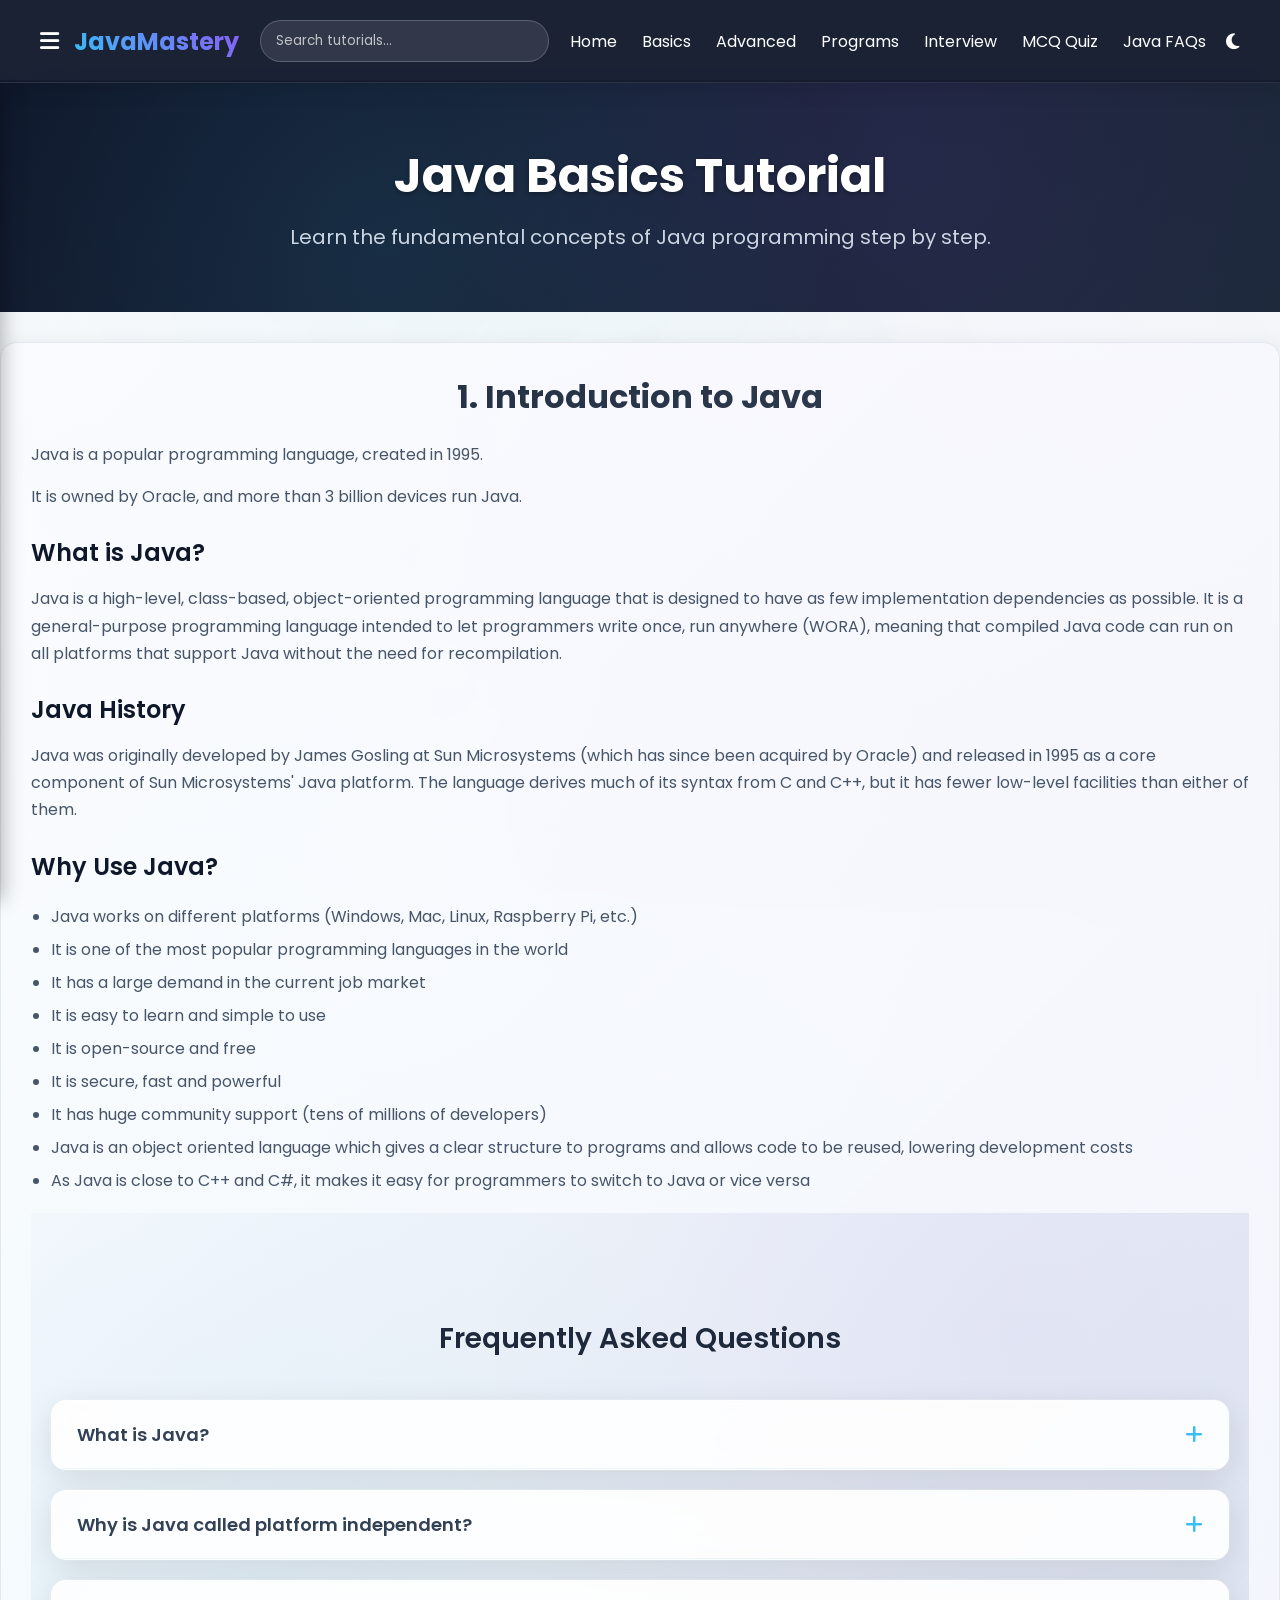
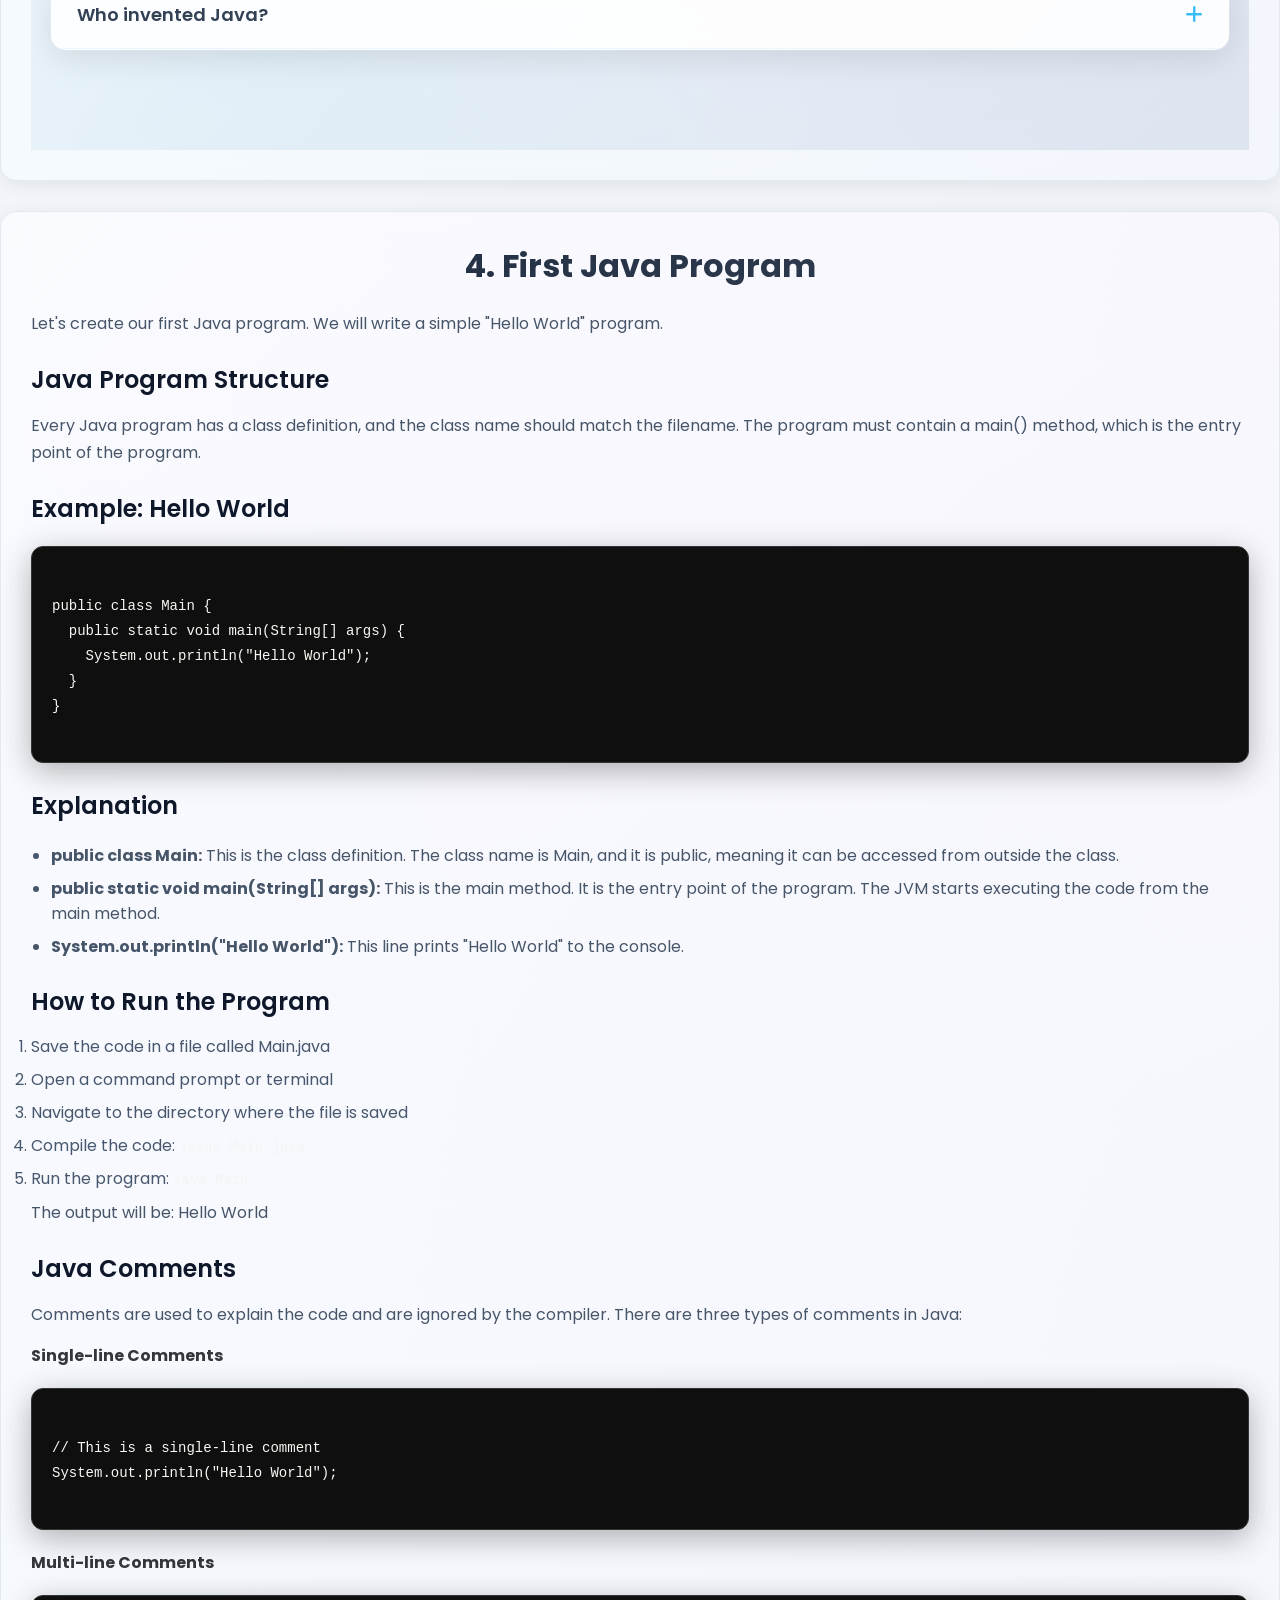
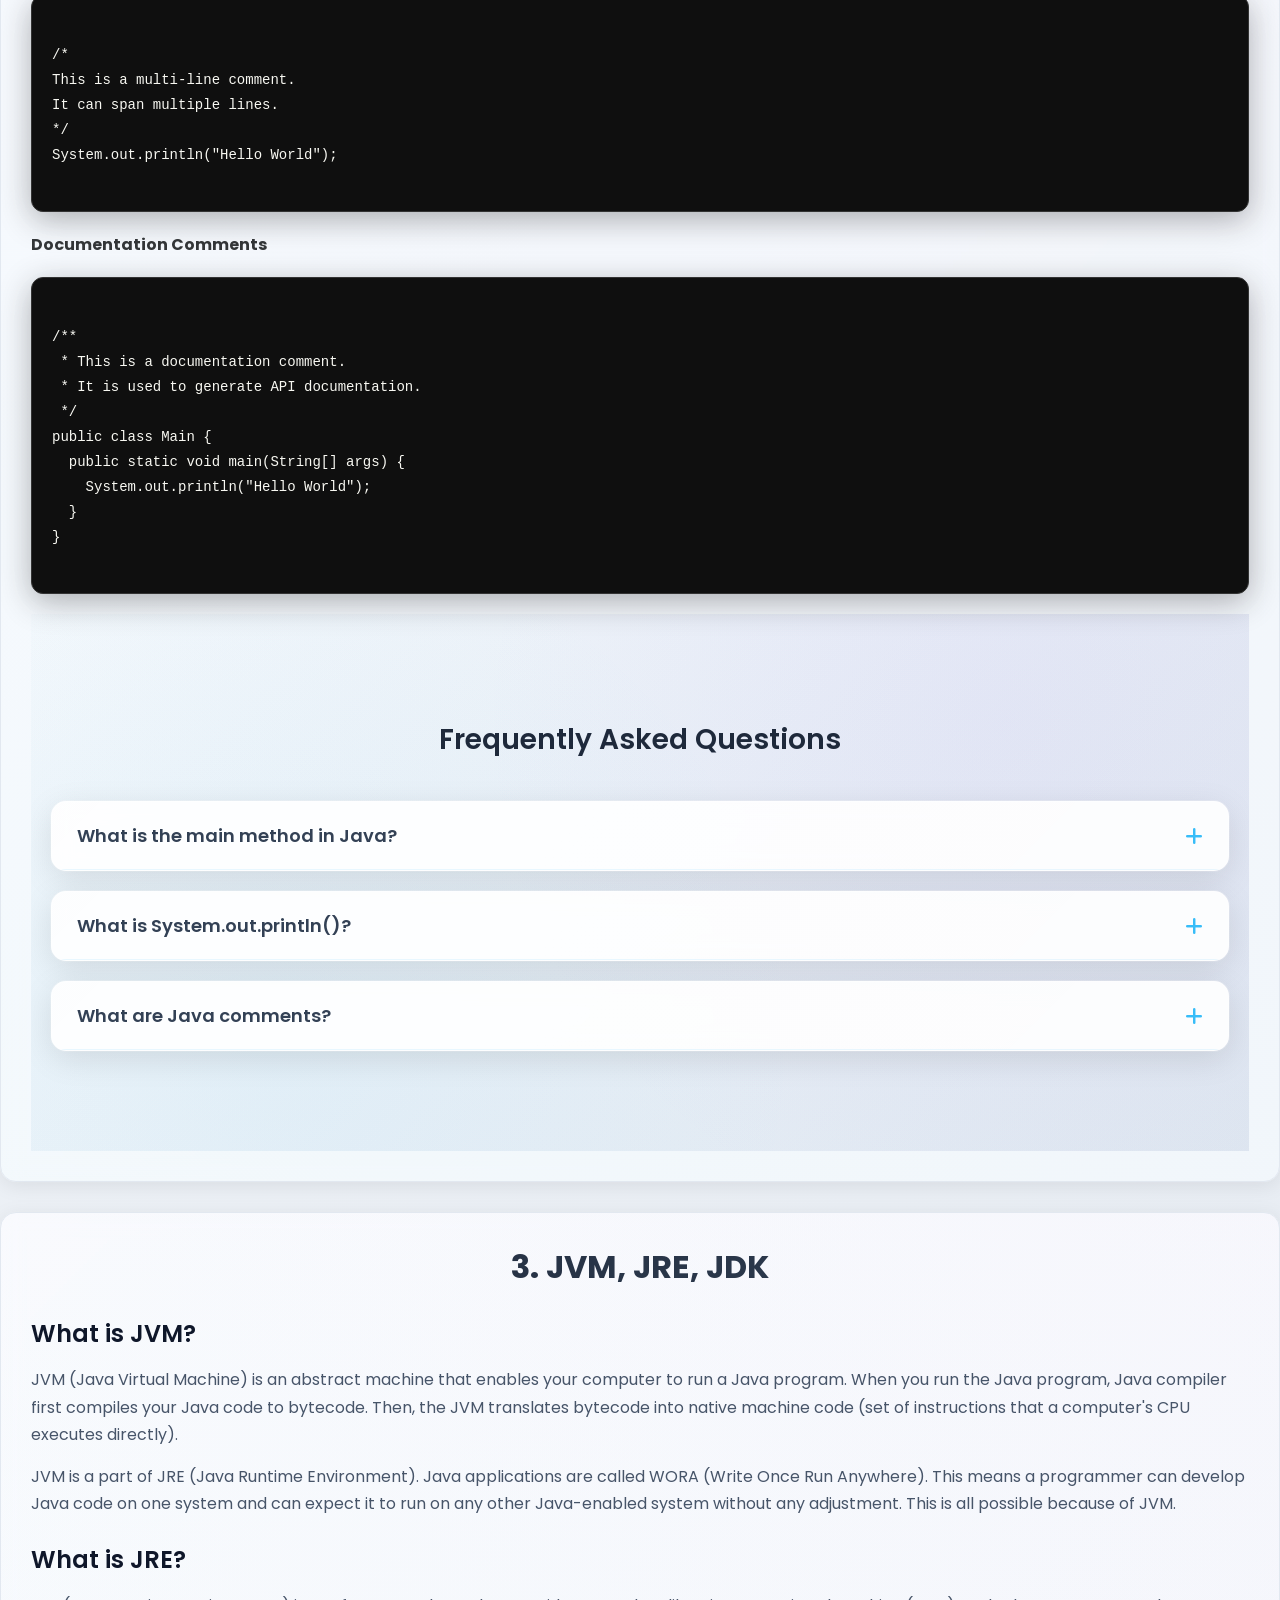
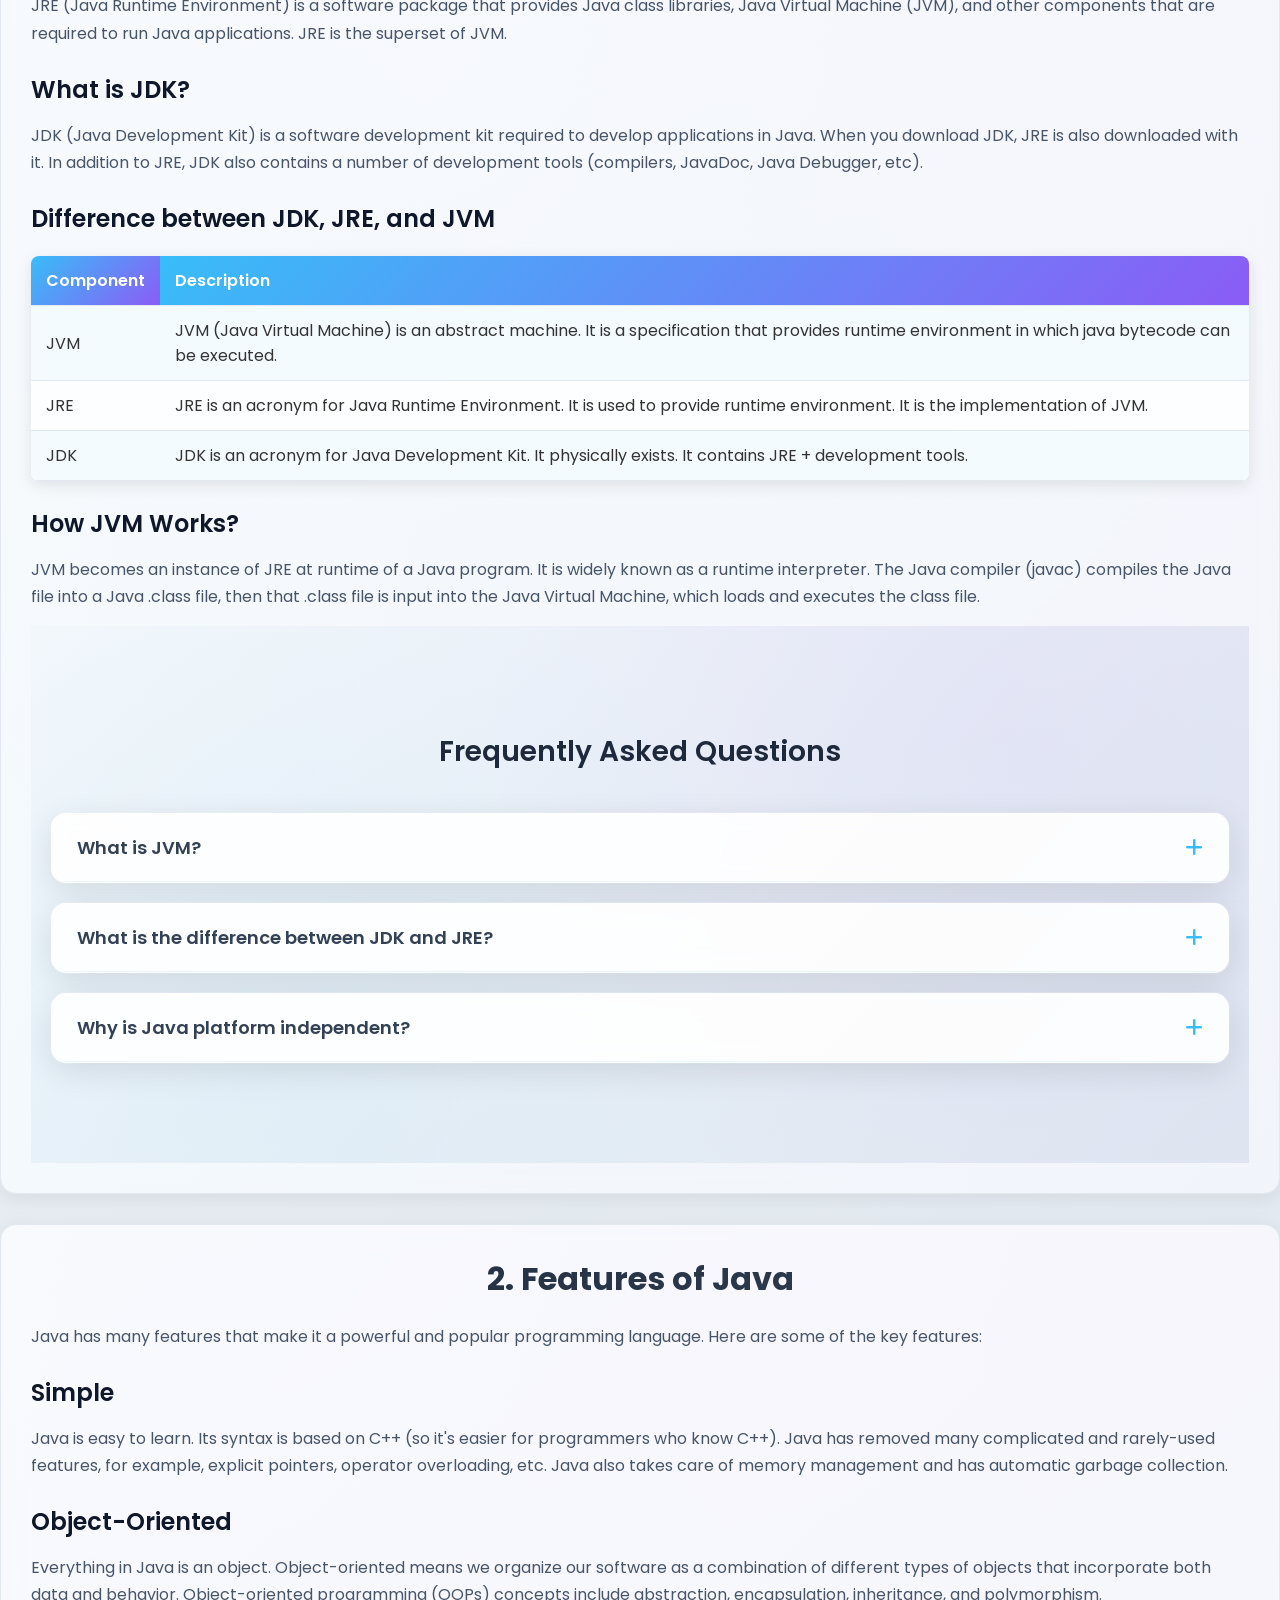
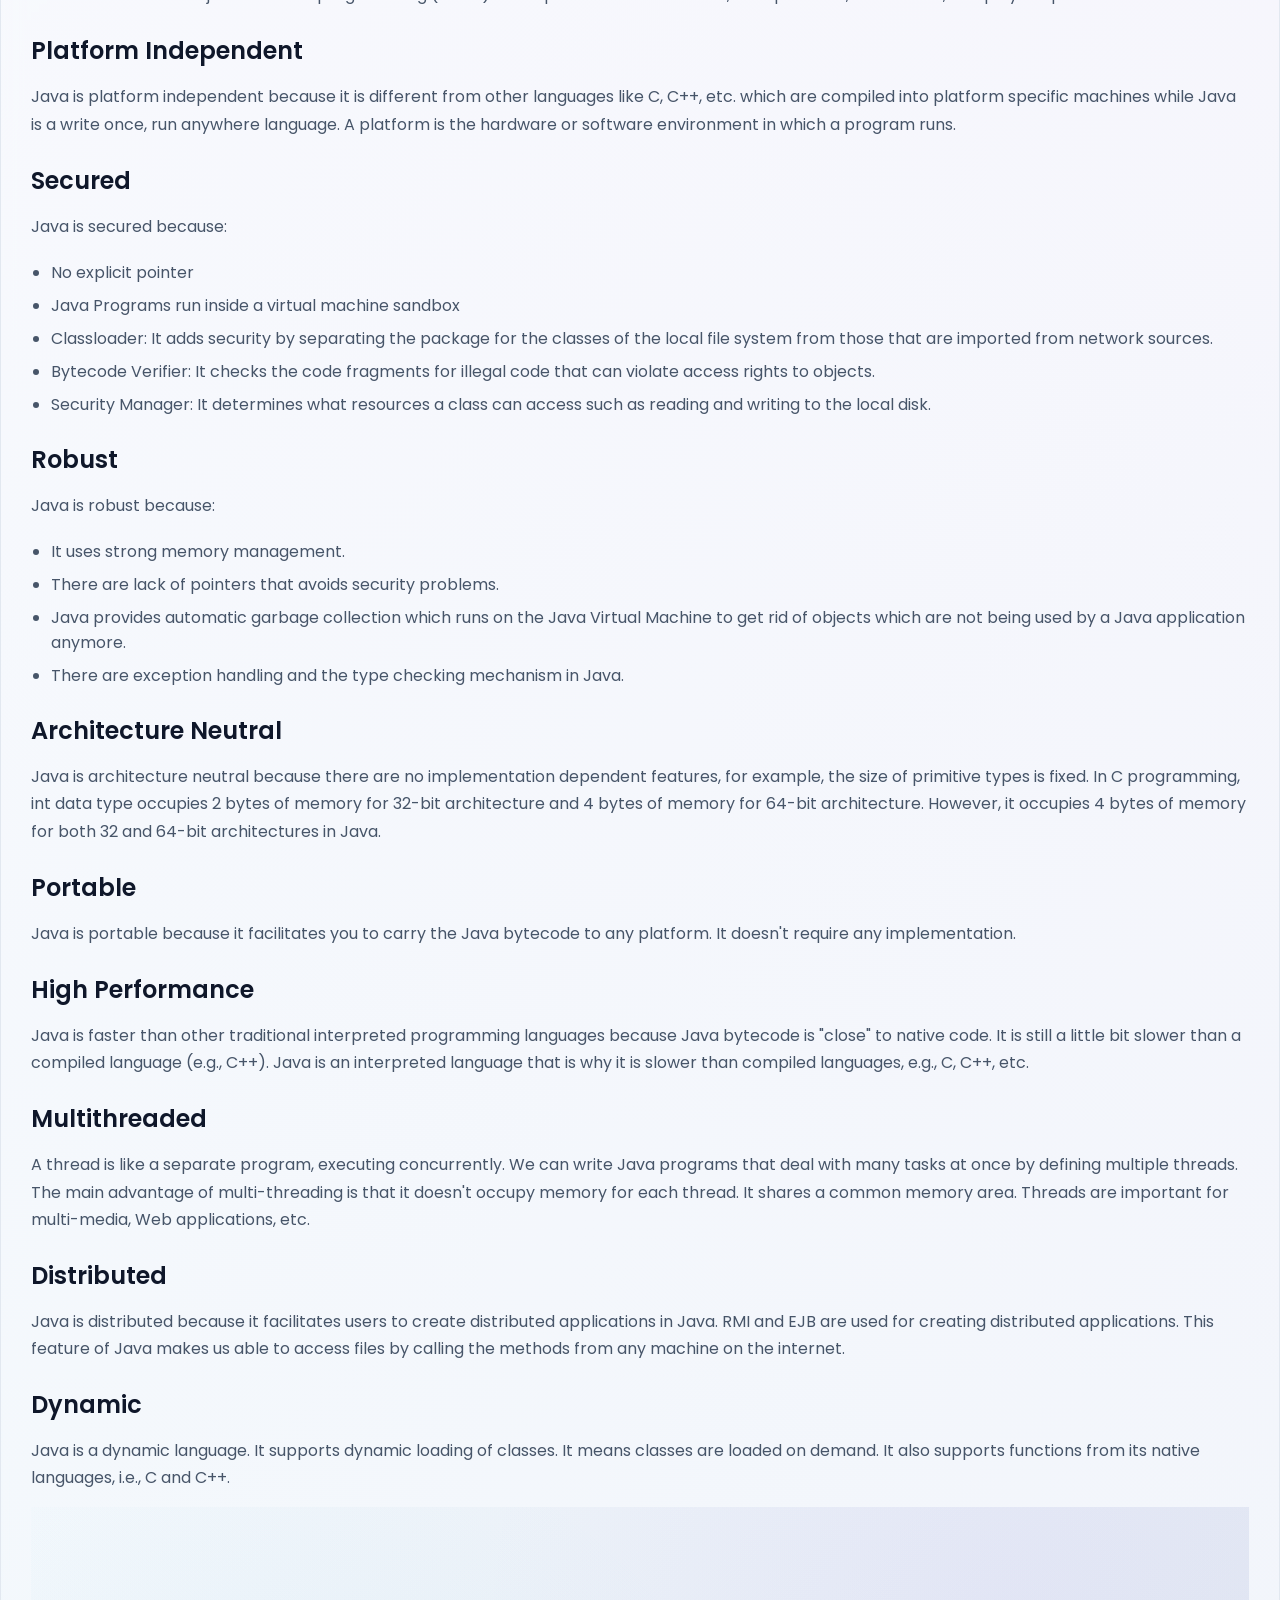
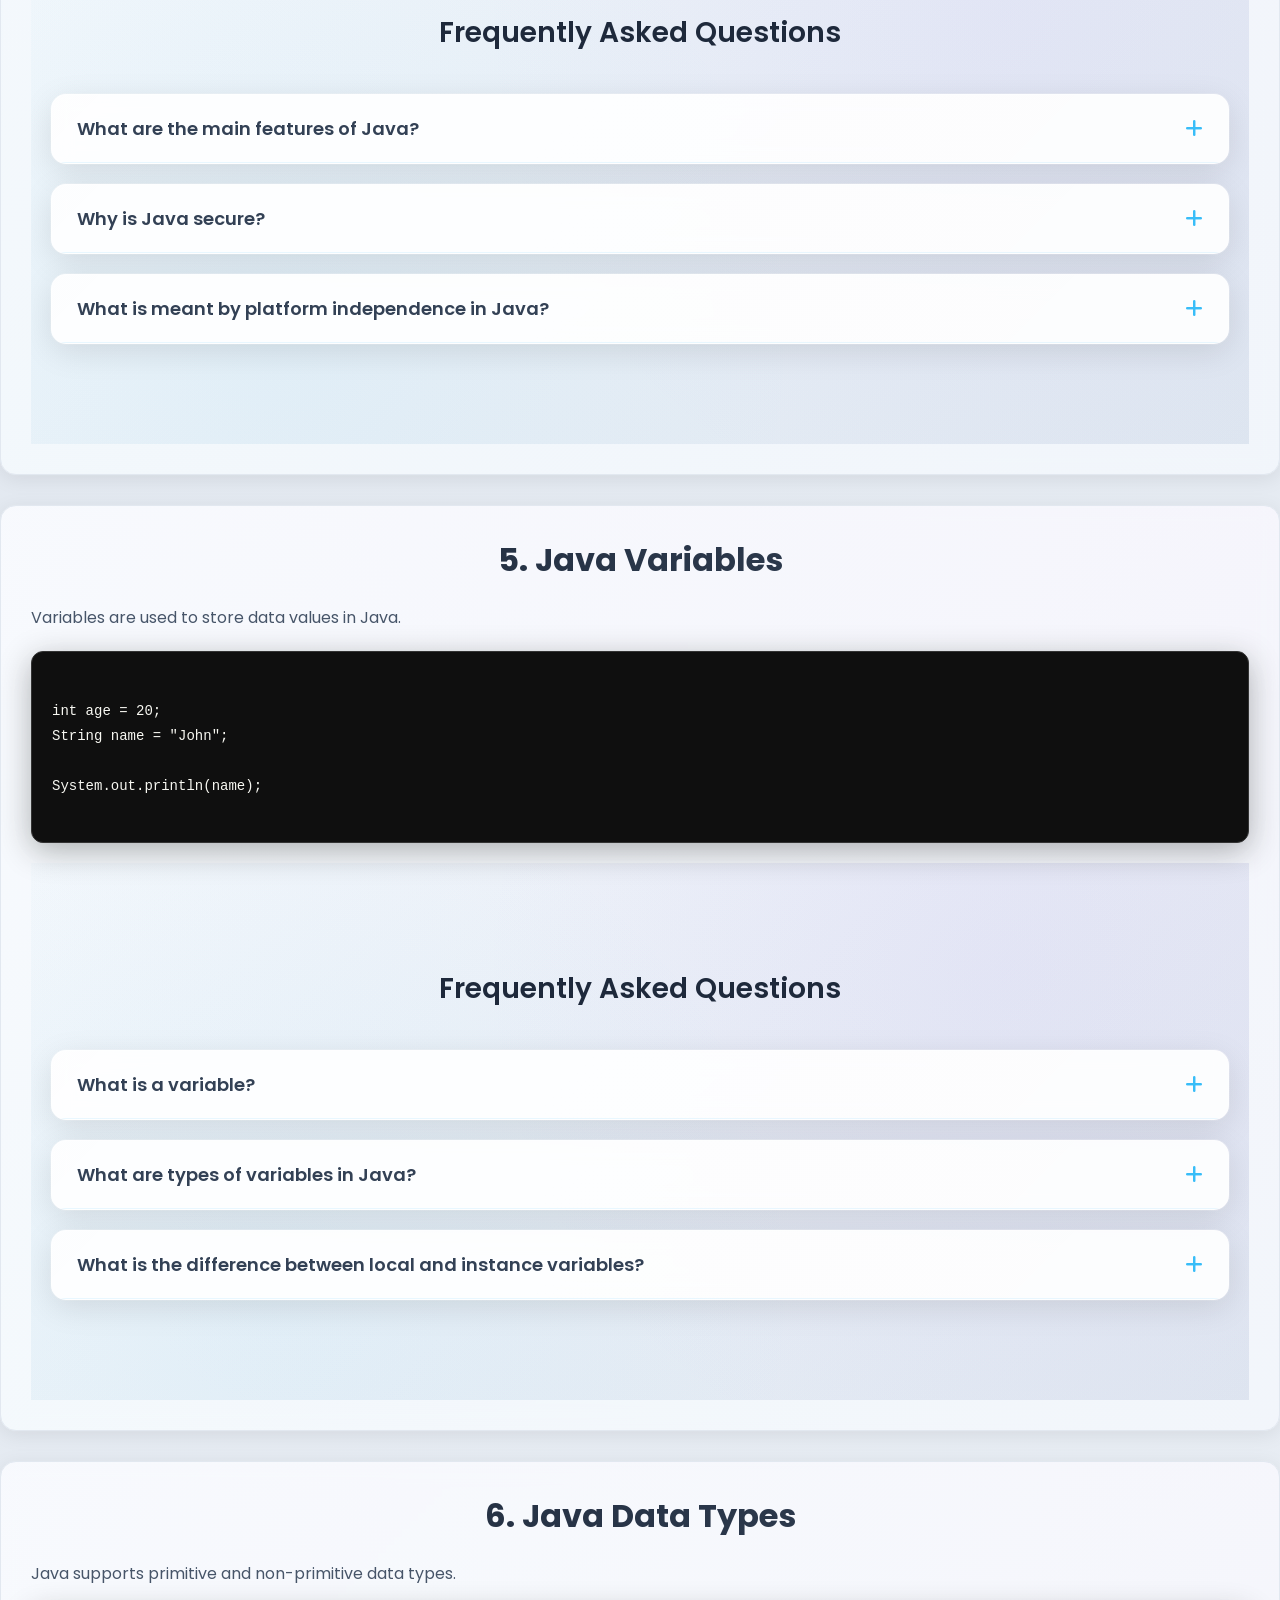
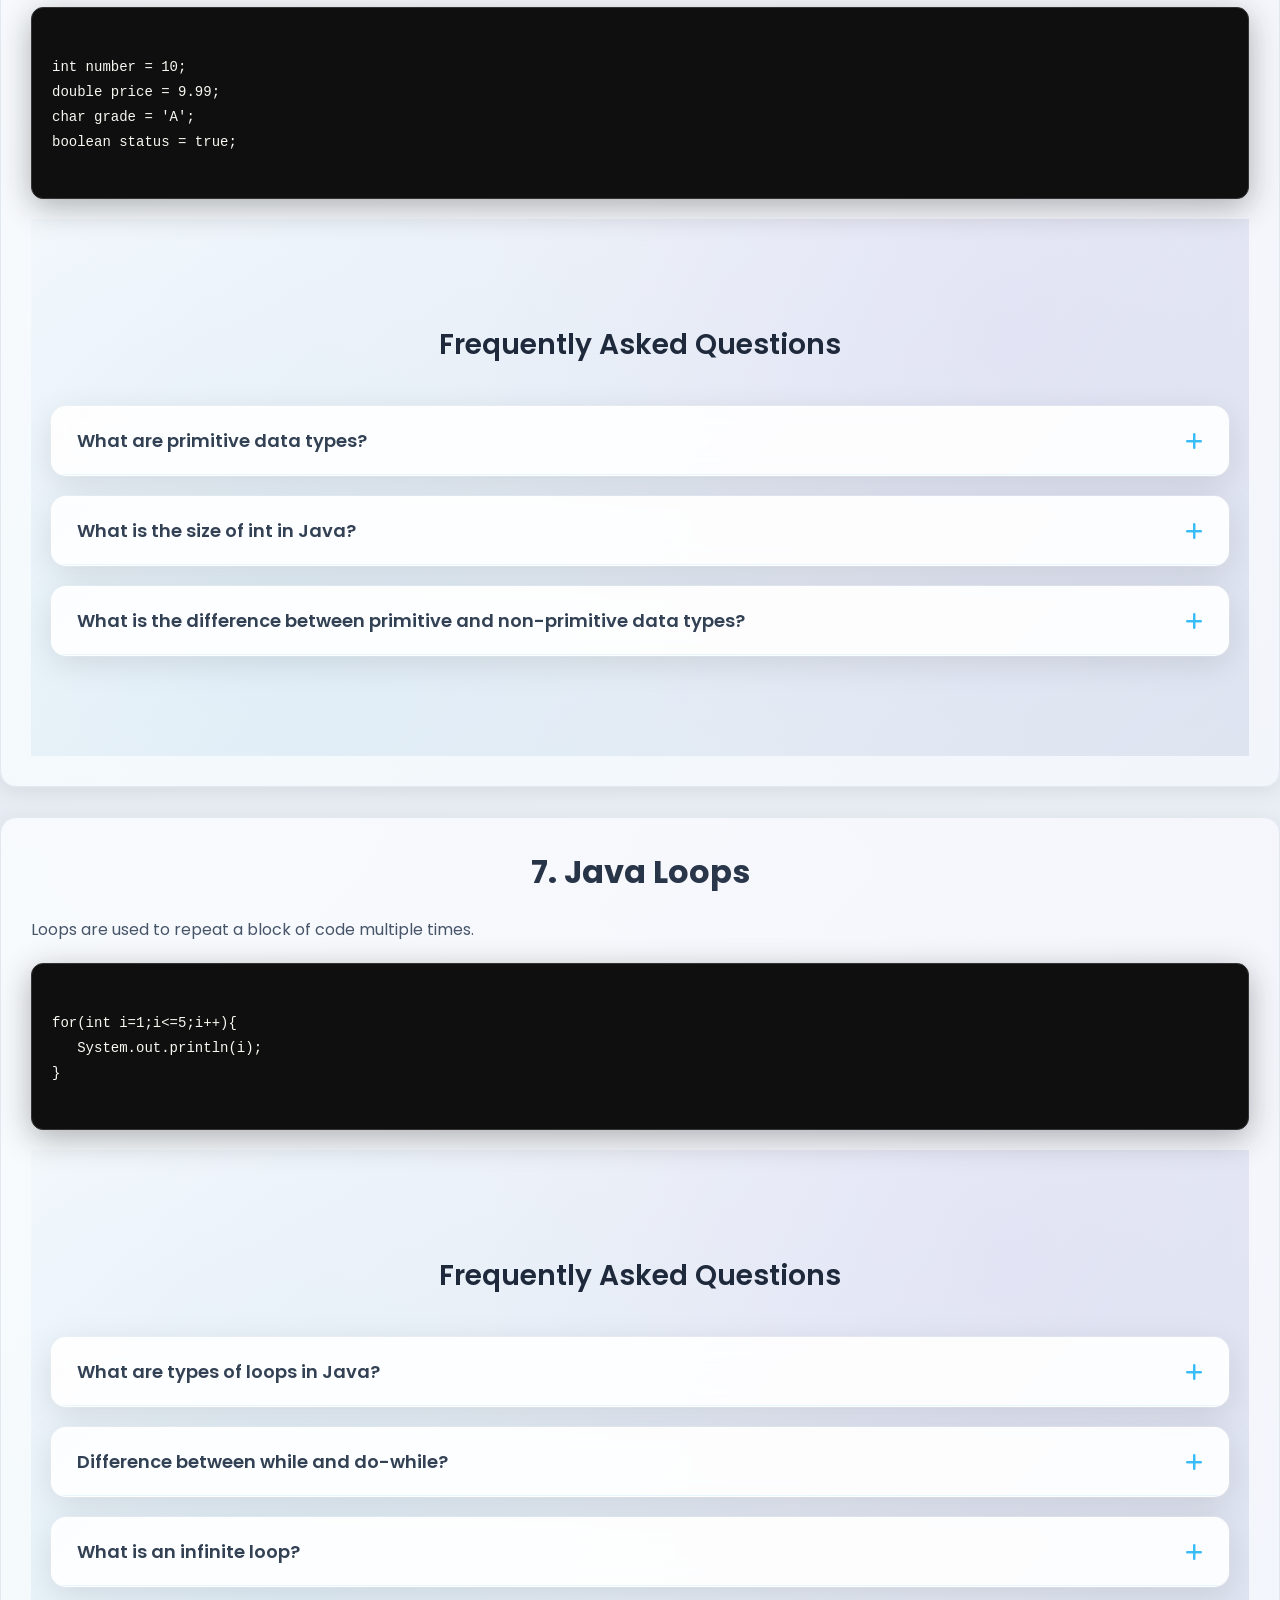
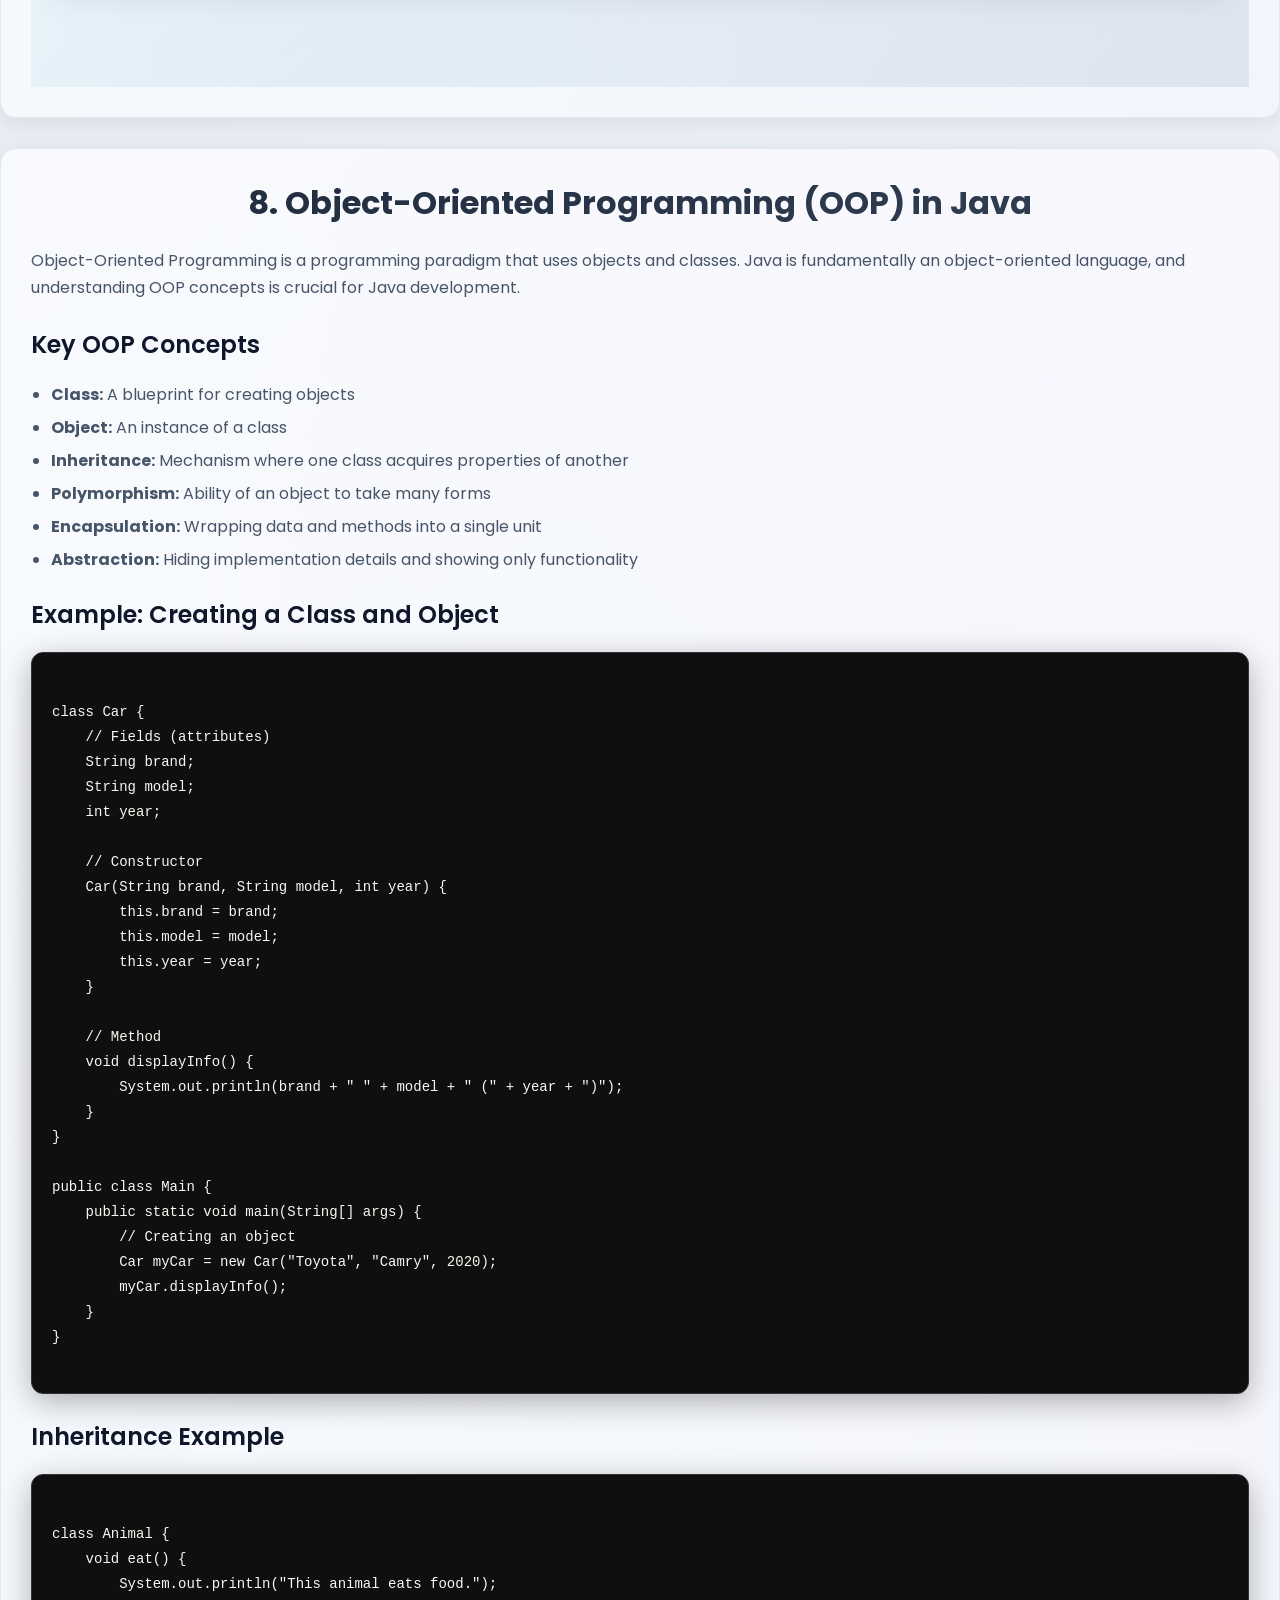
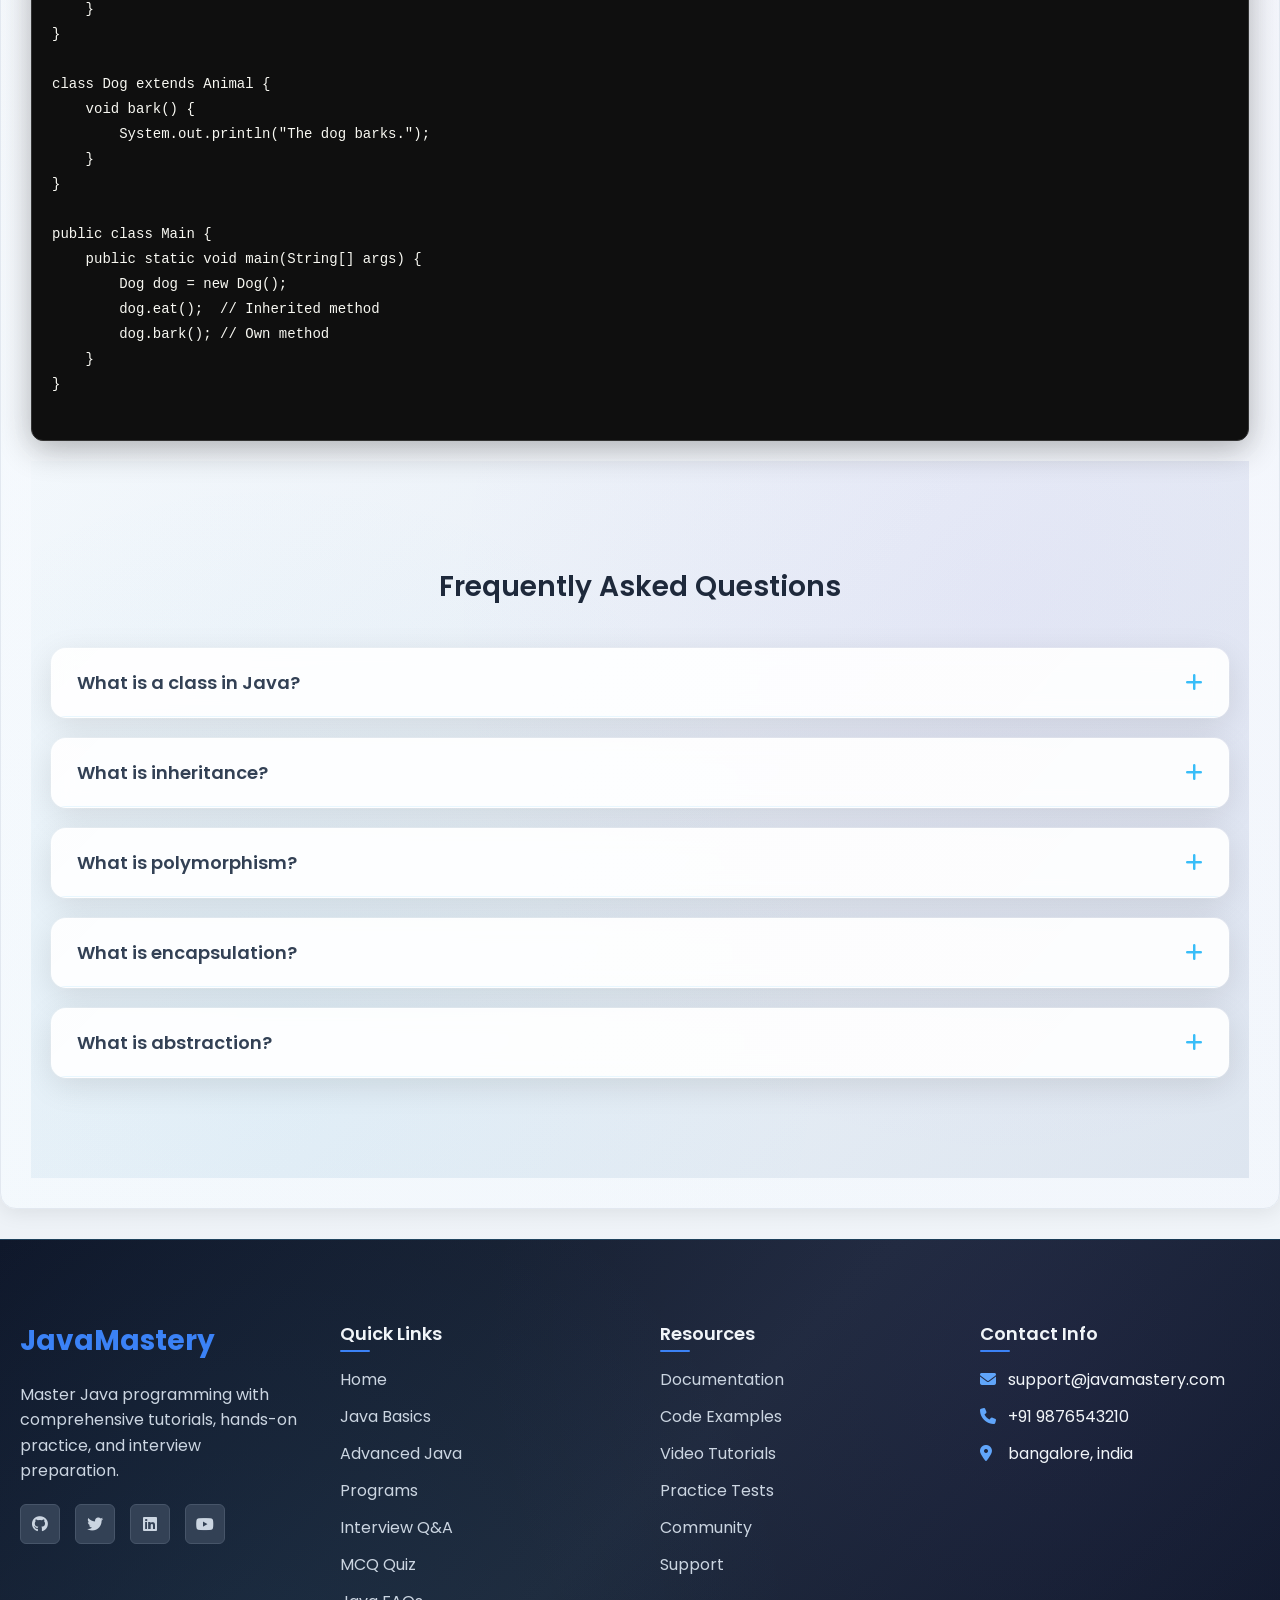
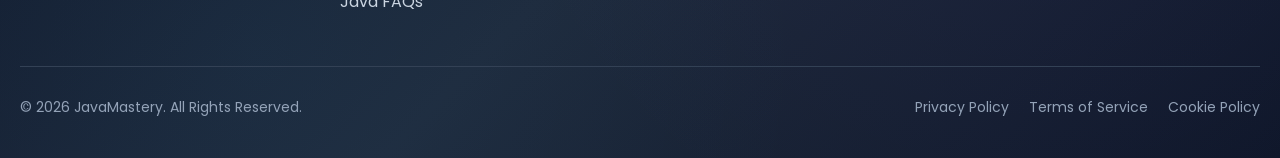
==== commit e68678ac: "interview question answer as implemented" ====
--- a/basic.html
+++ b/basic.html
@@ -72,6 +72,7 @@
 <li><a href="programs.html">Programs</a></li>
 <li><a href="interview.html">Interview</a></li>
 <li><a href="mcq.html">MCQ Quiz</a></li>
+<li><a href="questionBank.html">Java FAQs</a></li>
 </ul>
 
 <button id="darkToggle">
@@ -752,6 +753,8 @@
 
 <li><a href="mcq.html">MCQ Quiz</a></li>
 
+<li><a href="questionBank.html">Java FAQs</a></li>
+
 </ul>
 
 </div>
--- a/style.css
+++ b/style.css
@@ -595,7 +595,8 @@
 }
 
 .tutorial-section pre {
-background: linear-gradient(135deg, #1e293b 0%, #0f172a 100%);
+background: #0f0f0f !important;
+border: 1px solid #333 !important;
 border-radius: 12px;
 padding: 20px;
 margin: 20px 0;
@@ -603,14 +604,16 @@
 box-shadow: 0 8px 32px rgba(0,0,0,0.3);
 position: relative;
 z-index: 2;
-border: 1px solid rgba(56,189,248,0.2);
 }
 
 .tutorial-section code {
 font-family: 'Fira Code', 'Monaco', 'Consolas', monospace;
-color: #e2e8f0;
+color: #f8f8f2;
 font-size: 14px;
 line-height: 1.5;
+background: transparent !important;
+padding: 0 !important;
+border-radius: 0 !important;
 }
 
 .tutorial-section table {
@@ -639,6 +642,70 @@
 
 .tutorial-section tr:nth-child(even) {
 background: rgba(56,189,248,0.05);
+}
+
+/* Comparison table styles for FAQ */
+.comparison-table {
+width: 100%;
+border-collapse: collapse;
+margin: 20px 0;
+background: rgba(255,255,255,0.9);
+border-radius: 8px;
+overflow: hidden;
+box-shadow: 0 4px 15px rgba(0,0,0,0.1);
+}
+
+.comparison-table th {
+background: linear-gradient(135deg, #f59e0b 0%, #d97706 100%);
+color: white;
+font-weight: 600;
+padding: 15px;
+text-align: center;
+font-size: 16px;
+}
+
+.comparison-table td {
+padding: 15px;
+vertical-align: top;
+border-right: 1px solid #e2e8f0;
+width: 50%;
+}
+
+.comparison-table td:last-child {
+border-right: none;
+}
+
+.comparison-table pre {
+margin: 0;
+background: #0f0f0f !important;
+border: 1px solid #333 !important;
+border-radius: 6px;
+padding: 15px;
+font-size: 13px;
+line-height: 1.4;
+overflow-x: auto;
+box-shadow: 0 4px 16px rgba(0,0,0,0.3);
+}
+
+.comparison-table code {
+font-family: 'Fira Code', 'Monaco', 'Consolas', monospace;
+color: #f8f8f2;
+background: transparent !important;
+padding: 0 !important;
+border-radius: 0 !important;
+}
+
+/* Highlight styles for code differences */
+.highlight {
+background-color: rgba(245, 158, 11, 0.3);
+padding: 2px 4px;
+border-radius: 3px;
+font-weight: bold;
+}
+
+.highlight-text {
+color: #f59e0b;
+font-weight: bold;
 }
 
 .page-title {
@@ -1017,9 +1084,40 @@
 font-size: 16px;
 }
 
+.faq-answer pre {
+background: #0f0f0f !important;
+color: #f8f8f2 !important;
+border: 1px solid #333 !important;
+border-radius: 8px !important;
+padding: 16px !important;
+margin: 16px 0 !important;
+overflow-x: auto !important;
+font-family: 'Fira Code', 'Monaco', 'Consolas', 'Courier New', monospace !important;
+font-size: 14px !important;
+line-height: 1.45 !important;
+box-shadow: 0 4px 16px rgba(0,0,0,0.3) !important;
+}
+
+.faq-answer code {
+background: #0f0f0f !important;
+color: #f8f8f2 !important;
+font-family: 'Fira Code', 'Monaco', 'Consolas', 'Courier New', monospace !important;
+font-size: 13px !important;
+padding: 2px 4px !important;
+border-radius: 4px !important;
+}
+
+.faq-answer pre code {
+background: transparent !important;
+padding: 0 !important;
+border-radius: 0 !important;
+color: inherit !important;
+}
+
 .faq-item.active .faq-answer{
-max-height:500px;
+max-height:3000px;
 padding: 20px 25px;
+overflow-y: auto;
 }
 
 .faq-item.active .faq-question {
@@ -1435,4 +1533,453 @@
 gap: 10px;
 }
 
+}
+
+/* Programs Page Styles */
+.programs-section {
+padding: 80px 20px;
+background: linear-gradient(135deg, #f8fafc 0%, #e2e8f0 100%);
+min-height: calc(100vh - 160px);
+}
+
+.code-editor-container {
+background: white;
+border-radius: 12px;
+box-shadow: 0 10px 40px rgba(0,0,0,0.1);
+overflow: hidden;
+margin-bottom: 60px;
+}
+
+.editor-header {
+background: linear-gradient(135deg, #1e293b 0%, #334155 100%);
+color: white;
+padding: 20px 30px;
+display: flex;
+justify-content: space-between;
+align-items: center;
+}
+
+.editor-header h3 {
+margin: 0;
+font-size: 24px;
+}
+
+.editor-controls {
+display: flex;
+gap: 15px;
+}
+
+.btn-run, .btn-reset {
+background: linear-gradient(135deg, #10b981 0%, #059669 100%);
+color: white;
+border: none;
+padding: 10px 20px;
+border-radius: 8px;
+cursor: pointer;
+font-size: 14px;
+font-weight: 600;
+display: flex;
+align-items: center;
+gap: 8px;
+transition: all 0.3s ease;
+}
+
+.btn-run:hover {
+background: linear-gradient(135deg, #059669 0%, #047857 100%);
+transform: translateY(-2px);
+}
+
+.btn-reset {
+background: linear-gradient(135deg, #f59e0b 0%, #d97706 100%);
+}
+
+.btn-reset:hover {
+background: linear-gradient(135deg, #d97706 0%, #b45309 100%);
+transform: translateY(-2px);
+}
+
+.editor-layout {
+display: grid;
+grid-template-columns: 1fr 1fr;
+grid-template-rows: 1fr auto;
+height: 600px;
+}
+
+.problem-panel {
+background: #f8fafc;
+border-right: 1px solid #e2e8f0;
+padding: 20px;
+overflow-y: auto;
+}
+
+.problem-header {
+display: flex;
+justify-content: space-between;
+align-items: center;
+margin-bottom: 20px;
+}
+
+.problem-header h4 {
+margin: 0;
+color: #1e293b;
+font-size: 18px;
+}
+
+.problem-header select {
+padding: 8px 12px;
+border: 1px solid #cbd5e1;
+border-radius: 6px;
+background: white;
+font-size: 14px;
+}
+
+.problem-content h5 {
+color: #1e293b;
+margin-bottom: 10px;
+font-size: 16px;
+}
+
+.problem-content p {
+color: #475569;
+line-height: 1.6;
+margin-bottom: 15px;
+}
+
+.problem-content pre {
+background: #0f0f0f !important;
+color: #f8f8f2 !important;
+border: 1px solid #333 !important;
+padding: 15px;
+border-radius: 8px;
+font-family: 'Fira Code', monospace;
+font-size: 14px;
+overflow-x: auto;
+box-shadow: 0 4px 16px rgba(0,0,0,0.3);
+}
+
+.code-panel {
+display: flex;
+flex-direction: column;
+background: #1e293b;
+}
+
+.code-header {
+background: #334155;
+color: white;
+padding: 15px 20px;
+display: flex;
+justify-content: space-between;
+align-items: center;
+font-size: 14px;
+font-weight: 500;
+}
+
+.code-options {
+display: flex;
+gap: 15px;
+}
+
+.code-options label {
+display: flex;
+align-items: center;
+gap: 5px;
+font-size: 12px;
+cursor: pointer;
+}
+
+.code-options input[type="checkbox"] {
+margin: 0;
+}
+
+.code-editor {
+flex: 1;
+padding: 20px;
+}
+
+.code-editor textarea {
+width: 100%;
+height: 100%;
+background: #0f0f0f !important;
+color: #f8f8f2 !important;
+border: 1px solid #333 !important;
+font-family: 'Fira Code', 'Monaco', 'Consolas', monospace;
+font-size: 14px;
+line-height: 1.5;
+resize: none;
+outline: none;
+padding: 16px;
+border-radius: 8px;
+}
+
+.code-editor textarea::placeholder {
+color: #64748b;
+}
+
+.output-panel {
+grid-column: 1 / -1;
+background: #1a1a1a;
+border-top: 1px solid #333;
+display: flex;
+flex-direction: column;
+max-height: 300px;
+}
+
+.output-header {
+background: #334155;
+color: white;
+padding: 15px 20px;
+display: flex;
+justify-content: space-between;
+align-items: center;
+}
+
+.output-header h4 {
+margin: 0;
+font-size: 16px;
+}
+
+.output-controls button {
+background: none;
+border: none;
+color: #94a3b8;
+cursor: pointer;
+padding: 5px;
+border-radius: 4px;
+transition: all 0.3s ease;
+}
+
+.output-controls button:hover {
+color: #f1f5f9;
+background: rgba(255,255,255,0.1);
+}
+
+.output-content {
+flex: 1;
+padding: 0;
+overflow-y: auto;
+background: #1a1a1a;
+}
+
+.output-text {
+color: #f8f8f2;
+font-family: 'Fira Code', monospace;
+font-size: 14px;
+line-height: 1.5;
+margin: 0;
+white-space: pre-wrap;
+background: #0f0f0f !important;
+padding: 16px;
+border-radius: 8px;
+border: 1px solid #333;
+}
+
+.programs-grid {
+margin-top: 60px;
+}
+
+.programs-grid h3 {
+color: #1e293b;
+font-size: 28px;
+margin-bottom: 30px;
+text-align: center;
+position: relative;
+}
+
+.programs-grid h3::after {
+content: '';
+position: absolute;
+bottom: -10px;
+left: 50%;
+transform: translateX(-50%);
+width: 60px;
+height: 3px;
+background: linear-gradient(135deg, #38bdf8 0%, #8b5cf6 100%);
+border-radius: 2px;
+}
+
+.program-cards {
+display: grid;
+grid-template-columns: repeat(auto-fit, minmax(280px, 1fr));
+gap: 30px;
+margin-bottom: 60px;
+}
+
+.program-card {
+background: white;
+border-radius: 12px;
+padding: 30px 25px;
+text-align: center;
+box-shadow: 0 8px 25px rgba(0,0,0,0.1);
+transition: all 0.3s ease;
+cursor: pointer;
+border: 2px solid transparent;
+position: relative;
+overflow: hidden;
+}
+
+.program-card::before {
+content: '';
+position: absolute;
+top: 0;
+left: -100%;
+width: 100%;
+height: 100%;
+background: linear-gradient(90deg, transparent, rgba(56,189,248,0.1), transparent);
+transition: left 0.5s ease;
+}
+
+.program-card:hover::before {
+left: 100%;
+}
+
+.program-card:hover {
+transform: translateY(-5px);
+box-shadow: 0 15px 35px rgba(0,0,0,0.15);
+border-color: #38bdf8;
+}
+
+.program-icon {
+width: 70px;
+height: 70px;
+background: linear-gradient(135deg, #38bdf8 0%, #8b5cf6 100%);
+border-radius: 50%;
+display: flex;
+align-items: center;
+justify-content: center;
+margin: 0 auto 20px;
+color: white;
+font-size: 24px;
+box-shadow: 0 8px 20px rgba(56,189,248,0.3);
+}
+
+.program-card h4 {
+color: #1e293b;
+font-size: 20px;
+margin-bottom: 10px;
+}
+
+.program-card p {
+color: #64748b;
+line-height: 1.6;
+margin-bottom: 20px;
+}
+
+.difficulty {
+display: inline-block;
+padding: 5px 12px;
+border-radius: 20px;
+font-size: 12px;
+font-weight: 600;
+text-transform: uppercase;
+letter-spacing: 0.5px;
+}
+
+.difficulty.easy {
+background: linear-gradient(135deg, #10b981 0%, #059669 100%);
+color: white;
+}
+
+.difficulty.medium {
+background: linear-gradient(135deg, #f59e0b 0%, #d97706 100%);
+color: white;
+}
+
+.difficulty.hard {
+background: linear-gradient(135deg, #ef4444 0%, #dc2626 100%);
+color: white;
+}
+
+/* Dark mode for programs page */
+.dark .code-editor-container {
+background: #1e293b;
+}
+
+.dark .problem-panel {
+background: #334155;
+border-right-color: #475569;
+}
+
+.dark .problem-content h5 {
+color: #f1f5f9;
+}
+
+.dark .problem-content p {
+color: #cbd5e1;
+}
+
+.dark .output-panel {
+background: #1a1a1a;
+border-top-color: #333;
+}
+
+.dark .program-card {
+background: #1e293b;
+border-color: #475569;
+}
+
+.dark .program-card h4 {
+color: #f1f5f9;
+}
+
+.dark .program-card p {
+color: #94a3b8;
+}
+
+.dark .programs-grid h3 {
+color: #f1f5f9;
+}
+
+/* Responsive Design for Programs */
+@media (max-width: 1024px) {
+.editor-layout {
+grid-template-columns: 1fr;
+grid-template-rows: auto auto auto;
+height: auto;
+}
+
+.problem-panel {
+border-right: none;
+border-bottom: 1px solid #e2e8f0;
+max-height: 300px;
+}
+
+.output-panel {
+max-height: 250px;
+}
+}
+
+@media (max-width: 768px) {
+.programs-section {
+padding: 60px 20px;
+}
+
+.program-cards {
+grid-template-columns: 1fr;
+gap: 20px;
+}
+
+.program-card {
+padding: 25px 20px;
+}
+
+.editor-header {
+flex-direction: column;
+gap: 15px;
+text-align: center;
+}
+
+.editor-controls {
+width: 100%;
+justify-content: center;
+}
+
+.code-header {
+flex-direction: column;
+gap: 10px;
+align-items: flex-start;
+}
+
+.code-options {
+flex-wrap: wrap;
+}
 }
